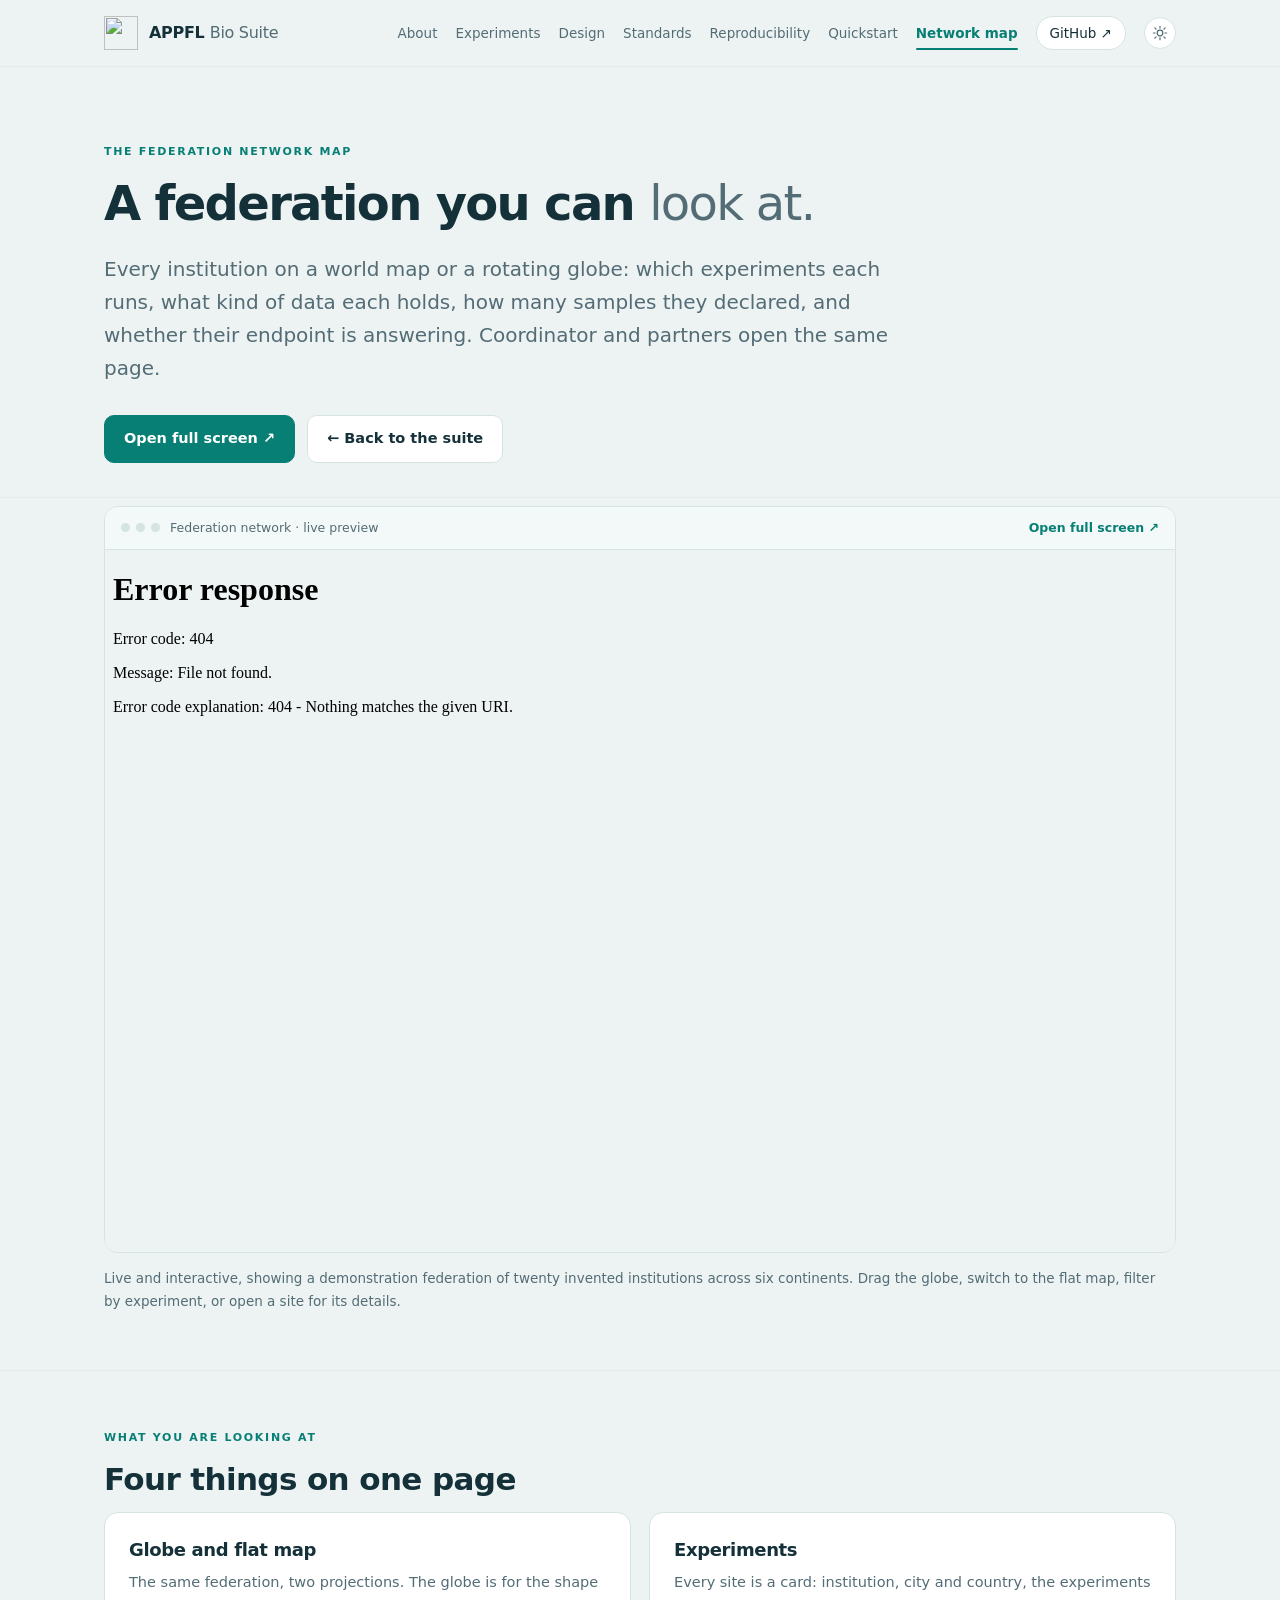
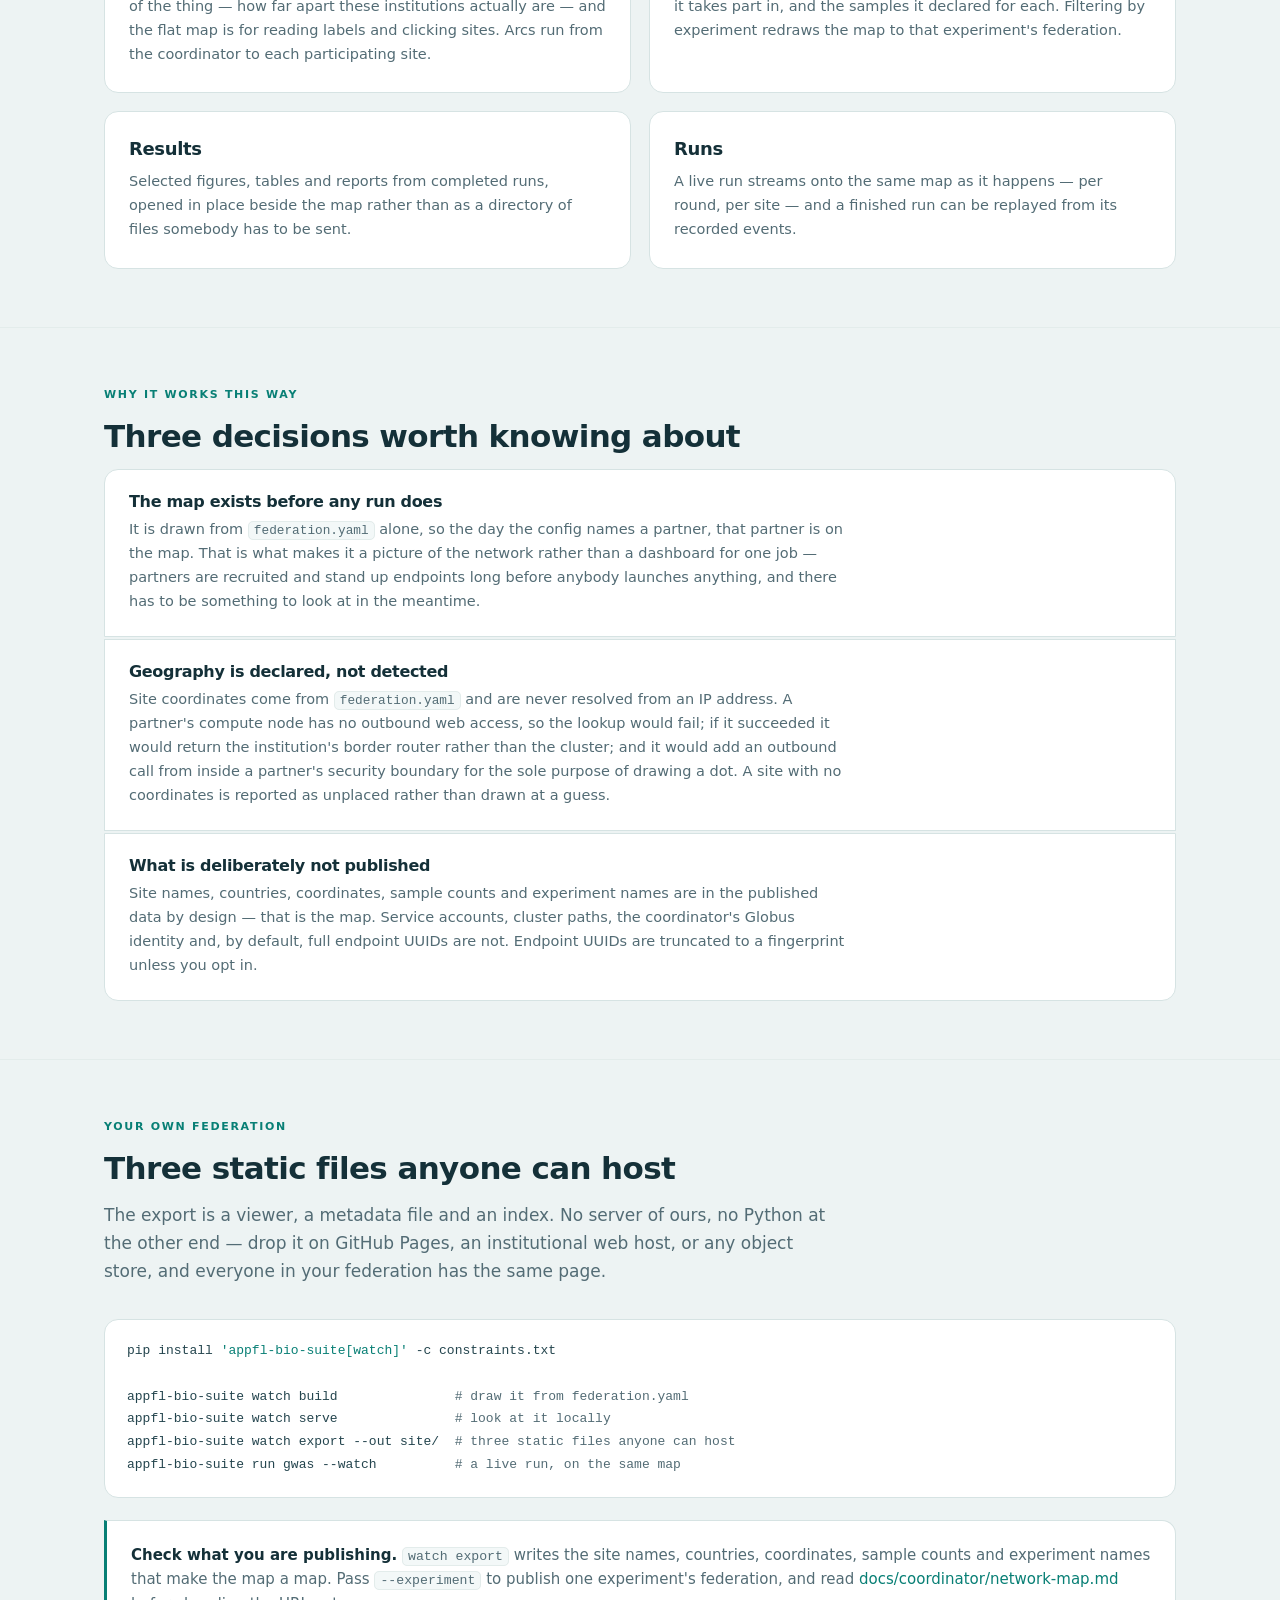
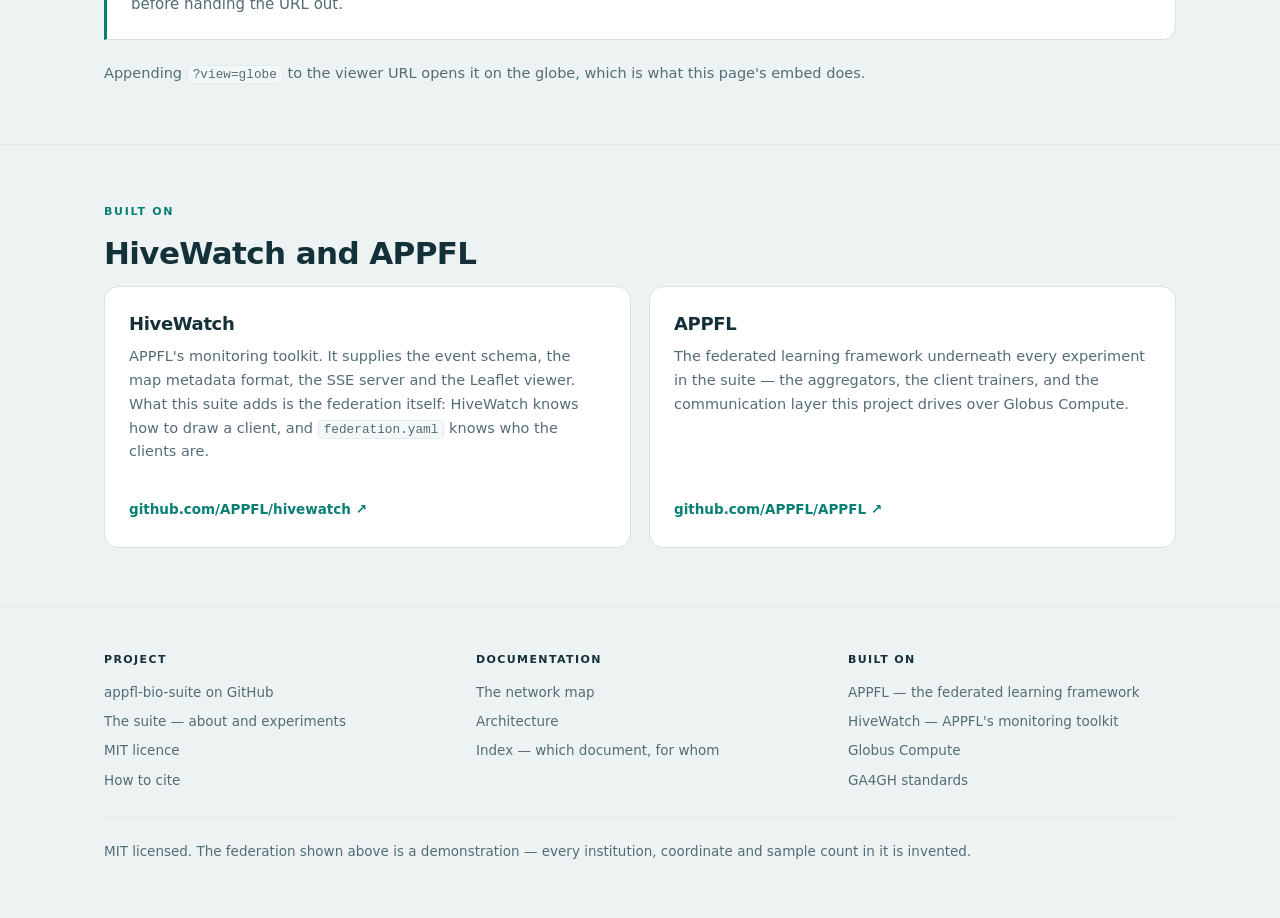
==== website/network.html @ 79094344 "Merge main and review shared-only smart composition results and figures" ====
<!DOCTYPE html>
<html lang="en">
<head>
<meta charset="UTF-8">
<meta name="viewport" content="width=device-width, initial-scale=1">
<title>Federation network map — APPFL Bio Suite</title>
<meta name="description" content="Every institution in the federation on a world map or a globe: which experiments each runs, what data each holds, and whether its endpoint is answering. Built on HiveWatch.">
<meta property="og:title" content="Federation network map — APPFL Bio Suite">
<meta property="og:description" content="A live preview of the federation network map: flat map, globe, per-experiment filters and run playback. Built on HiveWatch.">
<meta property="og:type" content="website">
<link rel="icon" href="./assets/suite-logo.png">
<link rel="stylesheet" href="./assets/site.css">
<script>
  /* Resolve the theme before first paint: an explicit choice, else the OS preference.
     Inline and synchronous on purpose -- a deferred script would paint dark first. */
  (function () {
    var stored = null;
    try { stored = localStorage.getItem('appfl-bio-suite:theme'); } catch (e) {}
    document.documentElement.dataset.theme =
      stored === 'light' || stored === 'dark' ? stored
        : window.matchMedia('(prefers-color-scheme: light)').matches ? 'light' : 'dark';
  })();
</script>
<script src="./assets/site.js" defer></script>
</head>
<body>

<header class="site-header">
  <div class="wrap">
    <a class="brand" href="./">
      <img src="./assets/suite-logo.png" alt="" width="34" height="34">
      <b>APPFL <span>Bio Suite</span></b>
    </a>
    <nav class="site-nav" aria-label="Main">
      <a href="./#about">About</a>
      <a href="./#experiments">Experiments</a>
      <a href="./#design">Design</a>
      <a href="./#standards">Standards</a>
      <a href="./#reproducibility">Reproducibility</a>
      <a href="./#quickstart">Quickstart</a>
      <a href="./network.html" aria-current="page">Network map</a>
      <a class="nav-repo" href="https://github.com/mfjoel01/appfl-bio-suite">GitHub ↗</a>
      <button id="theme-toggle" class="theme-toggle" type="button" aria-label="Switch to light theme" title="Switch to light theme" aria-pressed="false">
        <svg class="icon-moon" viewBox="0 0 24 24" fill="none" stroke="currentColor" stroke-width="1.8" stroke-linecap="round" stroke-linejoin="round" aria-hidden="true"><path d="M21 12.8A9 9 0 1 1 11.2 3a7 7 0 0 0 9.8 9.8z"/></svg>
        <svg class="icon-sun" viewBox="0 0 24 24" fill="none" stroke="currentColor" stroke-width="1.8" stroke-linecap="round" stroke-linejoin="round" aria-hidden="true"><circle cx="12" cy="12" r="4.2"/><path d="M12 2v2.6M12 19.4V22M4.2 4.2l1.9 1.9M17.9 17.9l1.9 1.9M2 12h2.6M19.4 12H22M4.2 19.8l1.9-1.9M17.9 6.1l1.9-1.9"/></svg>
      </button>
    </nav>
  </div>
</header>

<main>

<section class="hero" style="padding-bottom:34px">
  <div class="wrap">
    <p class="eyebrow">The federation network map</p>
    <h1 style="font-size:clamp(32px,5.2vw,48px)">A federation you can <span>look at.</span></h1>
    <p class="lead">
      Every institution on a world map or a rotating globe: which experiments each runs,
      what kind of data each holds, how many samples they declared, and whether their
      endpoint is answering. Coordinator and partners open the same page.
    </p>
    <div class="cta-row">
      <a class="btn btn-primary" href="./map/map.html?metadata_url=network.map.json&amp;view=globe" target="_blank" rel="noopener">Open full screen ↗</a>
      <a class="btn" href="./">← Back to the suite</a>
    </div>
  </div>
</section>

<section id="preview" style="padding-top:8px">
  <div class="wrap">
    <div class="embed">
      <div class="embed-bar">
        <span class="dots" aria-hidden="true"><i></i><i></i><i></i></span>
        <span>Federation network · live preview</span>
        <span class="spacer"></span>
        <a href="./map/map.html?metadata_url=network.map.json&amp;view=globe" target="_blank" rel="noopener">Open full screen ↗</a>
      </div>
      <iframe id="map-frame"
        title="Federation network map — interactive preview"
        allow="fullscreen"></iframe>
      <script>
        /* Set here rather than in the attribute above so the viewer opens already in
           this page's theme. Inline and immediate: the element is parsed, nothing has
           been fetched yet, so this costs no extra request. */
        (function () {
          var frame = document.getElementById('map-frame');
          frame.src = './map/map.html?metadata_url=network.map.json&view=globe&theme=' +
            (document.documentElement.dataset.theme === 'light' ? 'light' : 'dark');
        })();
      </script>
      <noscript>
        <iframe src="./map/map.html?metadata_url=network.map.json&amp;view=globe"
          title="Federation network map — interactive preview"></iframe>
      </noscript>
    </div>
    <p class="embed-note">
      Live and interactive, showing a demonstration federation of twenty invented
      institutions across six continents. Drag the globe, switch to the flat map, filter
      by experiment, or open a site for its details.
    </p>
  </div>
</section>

<section id="reading-it">
  <div class="wrap">
    <p class="eyebrow">What you are looking at</p>
    <h2 class="section-title">Four things on one page</h2>

    <div class="grid grid-2">
      <div class="card">
        <h3>Globe and flat map</h3>
        <p>The same federation, two projections. The globe is for the shape of the thing —
          how far apart these institutions actually are — and the flat map is for reading
          labels and clicking sites. Arcs run from the coordinator to each participating
          site.</p>
      </div>
      <div class="card">
        <h3>Experiments</h3>
        <p>Every site is a card: institution, city and country, the experiments it takes
          part in, and the samples it declared for each. Filtering by experiment redraws
          the map to that experiment's federation.</p>
      </div>
      <div class="card">
        <h3>Results</h3>
        <p>Selected figures, tables and reports from completed runs, opened in place beside
          the map rather than as a directory of files somebody has to be sent.</p>
      </div>
      <div class="card">
        <h3>Runs</h3>
        <p>A live run streams onto the same map as it happens — per round, per site — and a
          finished run can be replayed from its recorded events.</p>
      </div>
    </div>
  </div>
</section>

<section id="properties">
  <div class="wrap">
    <p class="eyebrow">Why it works this way</p>
    <h2 class="section-title">Three decisions worth knowing about</h2>

    <div class="points">
      <div>
        <h3>The map exists before any run does</h3>
        <p>It is drawn from <code>federation.yaml</code> alone, so the day the config names a
          partner, that partner is on the map. That is what makes it a picture of the
          network rather than a dashboard for one job — partners are recruited and stand up
          endpoints long before anybody launches anything, and there has to be something to
          look at in the meantime.</p>
      </div>
      <div>
        <h3>Geography is declared, not detected</h3>
        <p>Site coordinates come from <code>federation.yaml</code> and are never resolved from
          an IP address. A partner's compute node has no outbound web access, so the lookup
          would fail; if it succeeded it would return the institution's border router rather
          than the cluster; and it would add an outbound call from inside a partner's
          security boundary for the sole purpose of drawing a dot. A site with no
          coordinates is reported as unplaced rather than drawn at a guess.</p>
      </div>
      <div>
        <h3>What is deliberately not published</h3>
        <p>Site names, countries, coordinates, sample counts and experiment names are in the
          published data by design — that is the map. Service accounts, cluster paths, the
          coordinator's Globus identity and, by default, full endpoint UUIDs are not.
          Endpoint UUIDs are truncated to a fingerprint unless you opt in.</p>
      </div>
    </div>
  </div>
</section>

<section id="build-your-own">
  <div class="wrap">
    <p class="eyebrow">Your own federation</p>
    <h2 class="section-title">Three static files anyone can host</h2>
    <p class="section-lead">
      The export is a viewer, a metadata file and an index. No server of ours, no Python at
      the other end — drop it on GitHub Pages, an institutional web host, or any object
      store, and everyone in your federation has the same page.
    </p>

    <pre><code>pip install <span class="k">'appfl-bio-suite[watch]'</span> -c constraints.txt

appfl-bio-suite watch build               <span class="c"># draw it from federation.yaml</span>
appfl-bio-suite watch serve               <span class="c"># look at it locally</span>
appfl-bio-suite watch export --out site/  <span class="c"># three static files anyone can host</span>
appfl-bio-suite run gwas --watch          <span class="c"># a live run, on the same map</span></code></pre>

    <div class="callout" style="margin-top:22px">
      <strong>Check what you are publishing.</strong> <code>watch export</code> writes the
      site names, countries, coordinates, sample counts and experiment names that make the
      map a map. Pass <code>--experiment</code> to publish one experiment's federation, and
      read <a href="https://github.com/mfjoel01/appfl-bio-suite/blob/main/docs/coordinator/network-map.md">docs/coordinator/network-map.md</a>
      before handing the URL out.
    </div>

    <p style="margin-top:22px;color:var(--muted);font-size:14.5px">
      Appending <code>?view=globe</code> to the viewer URL opens it on the globe, which is
      what this page's embed does.
    </p>
  </div>
</section>

<section id="credit">
  <div class="wrap">
    <p class="eyebrow">Built on</p>
    <h2 class="section-title">HiveWatch and APPFL</h2>

    <div class="grid grid-2">
      <div class="card">
        <h3>HiveWatch</h3>
        <p>APPFL's monitoring toolkit. It supplies the event schema, the map metadata
          format, the SSE server and the Leaflet viewer. What this suite adds is the
          federation itself: HiveWatch knows how to draw a client, and
          <code>federation.yaml</code> knows who the clients are.</p>
        <a class="card-link" href="https://github.com/APPFL/hivewatch">github.com/APPFL/hivewatch ↗</a>
      </div>
      <div class="card">
        <h3>APPFL</h3>
        <p>The federated learning framework underneath every experiment in the suite — the
          aggregators, the client trainers, and the communication layer this project drives
          over Globus Compute.</p>
        <a class="card-link" href="https://github.com/APPFL/APPFL">github.com/APPFL/APPFL ↗</a>
      </div>
    </div>
  </div>
</section>

</main>

<footer class="site-footer">
  <div class="wrap">
    <div class="foot-col">
      <h4>Project</h4>
      <ul>
        <li><a href="https://github.com/mfjoel01/appfl-bio-suite">appfl-bio-suite on GitHub</a></li>
        <li><a href="./">The suite — about and experiments</a></li>
        <li><a href="https://github.com/mfjoel01/appfl-bio-suite/blob/main/LICENSE">MIT licence</a></li>
        <li><a href="https://github.com/mfjoel01/appfl-bio-suite/blob/main/CITATION.cff">How to cite</a></li>
      </ul>
    </div>
    <div class="foot-col">
      <h4>Documentation</h4>
      <ul>
        <li><a href="https://github.com/mfjoel01/appfl-bio-suite/blob/main/docs/coordinator/network-map.md">The network map</a></li>
        <li><a href="https://github.com/mfjoel01/appfl-bio-suite/blob/main/docs/coordinator/architecture.md">Architecture</a></li>
        <li><a href="https://github.com/mfjoel01/appfl-bio-suite/blob/main/docs/README.md">Index — which document, for whom</a></li>
      </ul>
    </div>
    <div class="foot-col">
      <h4>Built on</h4>
      <ul>
        <li><a href="https://github.com/APPFL/APPFL">APPFL — the federated learning framework</a></li>
        <li><a href="https://github.com/APPFL/hivewatch">HiveWatch — APPFL's monitoring toolkit</a></li>
        <li><a href="https://www.globus.org/compute">Globus Compute</a></li>
        <li><a href="https://www.ga4gh.org/">GA4GH standards</a></li>
      </ul>
    </div>
    <p class="colophon">
      MIT licensed. The federation shown above is a demonstration — every institution,
      coordinate and sample count in it is invented.
    </p>
  </div>
</footer>

</body>
</html>
---- website/assets/site.css ----
/* appfl-bio-suite project site.
   Both palettes are the federation viewer's own, so the landing page and the embedded
   map read as the same piece of software in either theme.

   Dark is the default and light is an explicit [data-theme="light"], rather than a
   prefers-color-scheme media block: an inline script in each page's <head> resolves the
   stored choice or the OS preference into that attribute before first paint, which is
   what keeps the tokens in one copy and the page from flashing the wrong theme. */

:root {
  color-scheme: dark;
  --bg: #081219;
  --surface: #101d26;
  --surface-2: #16242e;
  --border: #25343e;
  --border-soft: #1b2932;
  --text: #e1edf0;
  --muted: #93a8b3;
  --accent: #50d9c7;
  --accent-dim: #2f8f85;
  --amber: #f5bd66;
  --blue: #669fe0;
  --measure: 1120px;
  --radius: 14px;
  --font: system-ui, -apple-system, BlinkMacSystemFont, 'Segoe UI', sans-serif;
  --mono: ui-monospace, SFMono-Regular, 'SF Mono', Menlo, Consolas, monospace;

  --code-text: #cfe3e6;
  --on-accent: #05171b;
  --accent-hover: #6ce6d5;
  --header-bg: rgba(8, 18, 25, .88);
  --teaser-bg: linear-gradient(140deg, #0e1f28, #0a1620 62%);
  --tag-alt-border: #7a6034;
  --tag-alt2-border: #3b587d;
}

:root[data-theme="light"] {
  color-scheme: light;
  --bg: #edf3f3;
  --surface: #ffffff;
  --surface-2: #f3f8f8;
  --border: #d6e3e3;
  --border-soft: #e3eceb;
  --text: #143038;
  --muted: #536c75;
  --accent: #087f75;
  --accent-dim: #58a9a1;
  --amber: #9a6a14;
  --blue: #2e5f9e;

  --code-text: #24454e;
  --on-accent: #ffffff;
  --accent-hover: #0a9d90;
  --header-bg: rgba(237, 243, 243, .9);
  --teaser-bg: linear-gradient(140deg, #ffffff, #e6f1ef 62%);
  --tag-alt-border: #d8b877;
  --tag-alt2-border: #9dbbdf;
}

*, *::before, *::after { box-sizing: border-box; }

html { scroll-behavior: smooth; scroll-padding-top: 88px; }
@media (prefers-reduced-motion: reduce) {
  html { scroll-behavior: auto; }
  *, *::before, *::after { animation: none !important; transition: none !important; }
}

body {
  margin: 0;
  background: var(--bg);
  color: var(--text);
  font-family: var(--font);
  font-size: 16px;
  line-height: 1.65;
  -webkit-font-smoothing: antialiased;
}

a { color: var(--accent); text-decoration: none; }
a:hover { text-decoration: underline; }
a:focus-visible, button:focus-visible, summary:focus-visible {
  outline: 2px solid var(--accent);
  outline-offset: 3px;
  border-radius: 4px;
}

h1, h2, h3 { line-height: 1.2; letter-spacing: -.02em; margin: 0; }
p { margin: 0 0 1.1em; }
p:last-child { margin-bottom: 0; }

code {
  font-family: var(--mono);
  font-size: .88em;
  background: var(--surface-2);
  border: 1px solid var(--border-soft);
  border-radius: 5px;
  padding: 1px 5px;
}

pre {
  margin: 0;
  overflow-x: auto;
  background: var(--surface);
  border: 1px solid var(--border);
  border-radius: var(--radius);
  padding: 20px 22px;
  font-family: var(--mono);
  font-size: 13px;
  line-height: 1.75;
  color: var(--code-text);
  -webkit-overflow-scrolling: touch;
}
pre code { background: none; border: 0; padding: 0; font-size: inherit; }
pre .c { color: var(--muted); }
pre .k { color: var(--accent); }

.wrap { max-width: var(--measure); margin: 0 auto; padding: 0 24px; }
.sr-only {
  position: absolute; width: 1px; height: 1px; padding: 0; margin: -1px;
  overflow: hidden; clip: rect(0 0 0 0); white-space: nowrap; border: 0;
}

/* --- header ------------------------------------------------------------- */

.site-header {
  position: sticky;
  top: 0;
  z-index: 50;
  background: var(--header-bg);
  backdrop-filter: blur(10px);
  border-bottom: 1px solid var(--border-soft);
}
.site-header .wrap {
  display: flex;
  align-items: center;
  flex-wrap: wrap;
  gap: 6px 22px;
  min-height: 66px;
  padding-top: 8px;
  padding-bottom: 8px;
}
.brand { display: flex; align-items: center; gap: 11px; color: var(--text); flex-shrink: 0; }
.brand:hover { text-decoration: none; }
.brand img { display: block; width: 34px; height: 34px; object-fit: contain; }
.brand b { font-size: 16px; font-weight: 700; letter-spacing: -.3px; }
.brand b span { font-weight: 400; color: var(--muted); }

.site-nav { display: flex; align-items: center; gap: 8px 18px; margin-left: auto; flex-wrap: wrap; }
.site-nav a { color: var(--muted); font-size: 13.5px; font-weight: 500; position: relative; padding: 4px 0; }
.site-nav a:hover { color: var(--text); text-decoration: none; }
/* "page" is the cross-page current item; "location" is the section being read, set by
   the scroll spy in site.js. Both are marked, so the underline is never the only cue. */
.site-nav a[aria-current] { color: var(--accent); font-weight: 600; }
.site-nav a[aria-current]::after {
  content: '';
  position: absolute;
  left: 0;
  right: 0;
  bottom: -2px;
  height: 2px;
  border-radius: 2px;
  background: var(--accent);
}
.site-nav .nav-repo[aria-current]::after { display: none; }
.site-nav .nav-repo {
  color: var(--text);
  border: 1px solid var(--border);
  border-radius: 999px;
  padding: 5px 13px;
  background: var(--surface);
}
.site-nav .nav-repo:hover { border-color: var(--accent-dim); color: var(--accent); }

.theme-toggle {
  display: inline-flex;
  align-items: center;
  justify-content: center;
  width: 32px;
  height: 32px;
  padding: 0;
  flex-shrink: 0;
  border: 1px solid var(--border);
  border-radius: 50%;
  background: var(--surface);
  color: var(--muted);
  line-height: 1;
  font-size: 15px;
}
.theme-toggle:hover { color: var(--accent); border-color: var(--accent-dim); }
.theme-toggle svg { width: 16px; height: 16px; display: block; }
/* One button, two glyphs: each theme shows the one you would switch TO. */
.theme-toggle .icon-sun { display: none; }
:root[data-theme="light"] .theme-toggle .icon-sun { display: block; }
:root[data-theme="light"] .theme-toggle .icon-moon { display: none; }

/* --- sections ----------------------------------------------------------- */

section { padding: 58px 0; border-top: 1px solid var(--border-soft); }
section:first-of-type { border-top: 0; }

.eyebrow {
  font-size: 11px;
  font-weight: 600;
  letter-spacing: 1.7px;
  text-transform: uppercase;
  color: var(--accent);
  margin: 0 0 14px;
}
.section-title { font-size: clamp(24px, 3.4vw, 31px); margin-bottom: 14px; }
.section-lead { color: var(--muted); font-size: 17px; max-width: 68ch; margin-bottom: 34px; }

/* --- hero --------------------------------------------------------------- */

.hero { padding: 76px 0 62px; }
.hero h1 { font-size: clamp(36px, 6.4vw, 60px); letter-spacing: -.035em; margin-bottom: 20px; }
.hero h1 span { color: var(--muted); font-weight: 400; }
.hero .lead { font-size: clamp(17px, 2.2vw, 20px); color: var(--muted); max-width: 62ch; }
.hero .lead strong { color: var(--text); font-weight: 600; }

.cta-row { display: flex; flex-wrap: wrap; gap: 12px; margin-top: 30px; }
.btn {
  display: inline-flex;
  align-items: center;
  gap: 9px;
  border-radius: 10px;
  padding: 11px 19px;
  font-size: 14.5px;
  font-weight: 600;
  border: 1px solid var(--border);
  background: var(--surface);
  color: var(--text);
}
.btn:hover { text-decoration: none; border-color: var(--accent-dim); }
.btn-primary { background: var(--accent); border-color: var(--accent); color: var(--on-accent); }
.btn-primary:hover { background: var(--accent-hover); border-color: var(--accent-hover); }

.stat-strip {
  display: flex;
  flex-wrap: wrap;
  gap: 14px;
  margin-top: 42px;
  padding-top: 30px;
  border-top: 1px solid var(--border-soft);
}
.stat-strip div { flex: 1 1 170px; }
.stat-strip b {
  display: block;
  font-size: 27px;
  font-weight: 500;
  font-variant-numeric: tabular-nums;
  color: var(--accent);
  letter-spacing: -.02em;
}
.stat-strip span {
  display: block;
  margin-top: 5px;
  font-size: 12px;
  letter-spacing: .6px;
  color: var(--muted);
}

/* --- diagram ------------------------------------------------------------ */

.figure {
  margin: 0;
  background: var(--surface);
  border: 1px solid var(--border);
  border-radius: var(--radius);
  padding: 28px 24px 20px;
}
.figure svg { display: block; width: 100%; height: auto; }
.figure figcaption {
  margin-top: 18px;
  padding-top: 16px;
  border-top: 1px solid var(--border-soft);
  color: var(--muted);
  font-size: 13.5px;
  line-height: 1.6;
}

/* --- cards -------------------------------------------------------------- */

.grid { display: grid; gap: 18px; }
.grid-2 { grid-template-columns: repeat(auto-fit, minmax(400px, 1fr)); }
.grid-3 { grid-template-columns: repeat(auto-fit, minmax(290px, 1fr)); }

.card {
  background: var(--surface);
  border: 1px solid var(--border);
  border-radius: var(--radius);
  padding: 26px 24px;
  display: flex;
  flex-direction: column;
}
.card h3 { font-size: 18px; margin-bottom: 10px; }
.card p { color: var(--muted); font-size: 14.5px; }
.card .tag {
  align-self: flex-start;
  font-size: 10.5px;
  font-weight: 600;
  letter-spacing: 1.2px;
  text-transform: uppercase;
  color: var(--accent);
  border: 1px solid var(--accent-dim);
  border-radius: 999px;
  padding: 3px 10px;
  margin-bottom: 14px;
}
.card .tag.alt { color: var(--amber); border-color: var(--tag-alt-border); }
.card .tag.alt2 { color: var(--blue); border-color: var(--tag-alt2-border); }
.card dl {
  margin: 16px 0 0;
  padding-top: 15px;
  border-top: 1px solid var(--border-soft);
  font-size: 13px;
  display: grid;
  grid-template-columns: auto 1fr;
  gap: 5px 14px;
}
.card dt { color: var(--muted); letter-spacing: .4px; }
.card dd { margin: 0; color: var(--text); }
.card .card-link { margin-top: auto; padding-top: 18px; font-size: 13.5px; font-weight: 600; }

/* --- prose list of design points ---------------------------------------- */

.points { display: grid; gap: 2px; margin: 0; padding: 0; }
.points > div {
  background: var(--surface);
  border: 1px solid var(--border);
  padding: 22px 24px;
}
.points > div:first-child { border-radius: var(--radius) var(--radius) 0 0; }
.points > div:last-child { border-radius: 0 0 var(--radius) var(--radius); }
.points h3 { font-size: 16px; margin-bottom: 7px; }
.points p { color: var(--muted); font-size: 14.5px; max-width: 78ch; }

/* --- table -------------------------------------------------------------- */

.table-wrap {
  border: 1px solid var(--border);
  border-radius: var(--radius);
  overflow-x: auto;
  background: var(--surface);
}
table { border-collapse: collapse; width: 100%; font-size: 14.5px; min-width: 520px; }
th, td { text-align: left; padding: 15px 20px; border-bottom: 1px solid var(--border-soft); }
tbody tr:last-child td { border-bottom: 0; }
th {
  font-size: 11px;
  letter-spacing: 1.3px;
  text-transform: uppercase;
  color: var(--muted);
  font-weight: 600;
}
td:first-child { font-weight: 600; white-space: nowrap; }
td.q { color: var(--muted); }

/* --- callout ------------------------------------------------------------ */

.callout {
  border: 1px solid var(--border);
  border-left: 3px solid var(--accent);
  border-radius: 0 var(--radius) var(--radius) 0;
  background: var(--surface);
  padding: 22px 24px;
  color: var(--muted);
  font-size: 15px;
}
.callout strong { color: var(--text); }

/* --- the network-map teaser --------------------------------------------- */

.teaser {
  display: grid;
  grid-template-columns: 1.15fr 1fr;
  gap: 34px;
  align-items: center;
  background: var(--teaser-bg);
  border: 1px solid var(--border);
  border-radius: 18px;
  padding: 38px 36px;
}
.teaser h2 { font-size: clamp(23px, 3vw, 29px); margin-bottom: 14px; }
.teaser p { color: var(--muted); font-size: 15.5px; }
.teaser .teaser-art { display: flex; justify-content: center; }
.teaser .teaser-art svg { width: 100%; max-width: 280px; height: auto; }

/* --- the embedded viewer ------------------------------------------------ */

.embed {
  border: 1px solid var(--border);
  border-radius: var(--radius);
  overflow: hidden;
  background: var(--surface);
}
.embed-bar {
  display: flex;
  align-items: center;
  gap: 10px;
  padding: 11px 16px;
  border-bottom: 1px solid var(--border);
  background: var(--surface-2);
  font-size: 12.5px;
  color: var(--muted);
}
.embed-bar .dots { display: flex; gap: 6px; }
.embed-bar .dots i { width: 9px; height: 9px; border-radius: 50%; background: var(--border); }
.embed-bar .spacer { margin-left: auto; }
.embed-bar a { font-weight: 600; font-size: 12.5px; }
.embed iframe {
  display: block;
  width: 100%;
  height: min(78vh, 760px);
  min-height: 460px;
  border: 0;
  background: var(--bg);
}
.embed-note { margin-top: 14px; color: var(--muted); font-size: 13.5px; }

/* --- footer ------------------------------------------------------------- */

.site-footer {
  border-top: 1px solid var(--border-soft);
  padding: 44px 0 56px;
  color: var(--muted);
  font-size: 13.5px;
}
.site-footer .wrap { display: flex; flex-wrap: wrap; gap: 26px 44px; }
.site-footer .foot-col { flex: 1 1 200px; }
.site-footer h4 {
  margin: 0 0 12px;
  font-size: 11px;
  letter-spacing: 1.4px;
  text-transform: uppercase;
  color: var(--text);
  font-weight: 600;
}
.site-footer ul { list-style: none; margin: 0; padding: 0; display: grid; gap: 7px; }
.site-footer a { color: var(--muted); }
.site-footer a:hover { color: var(--accent); }
.site-footer .colophon { flex: 1 1 100%; padding-top: 22px; border-top: 1px solid var(--border-soft); }

/* --- responsive --------------------------------------------------------- */

@media (max-width: 1000px) {
  .site-nav { gap: 8px 14px; font-size: 13px; }
}
@media (max-width: 860px) {
  .teaser { grid-template-columns: 1fr; padding: 30px 26px; }
  .teaser .teaser-art { order: -1; }
  .teaser .teaser-art svg { max-width: 190px; }
}
@media (max-width: 640px) {
  .wrap { padding: 0 18px; }
  section { padding: 46px 0; }
  .hero { padding: 54px 0 46px; }
  .site-header .wrap { gap: 10px 14px; min-height: 60px; }
  .site-nav { gap: 8px 14px; width: 100%; margin-left: 0; }
  .site-nav a { font-size: 13px; }
  .card, .points > div, .callout { padding: 20px 18px; }
  pre { padding: 16px; font-size: 12px; }
  .embed iframe { height: 72vh; min-height: 420px; }
}
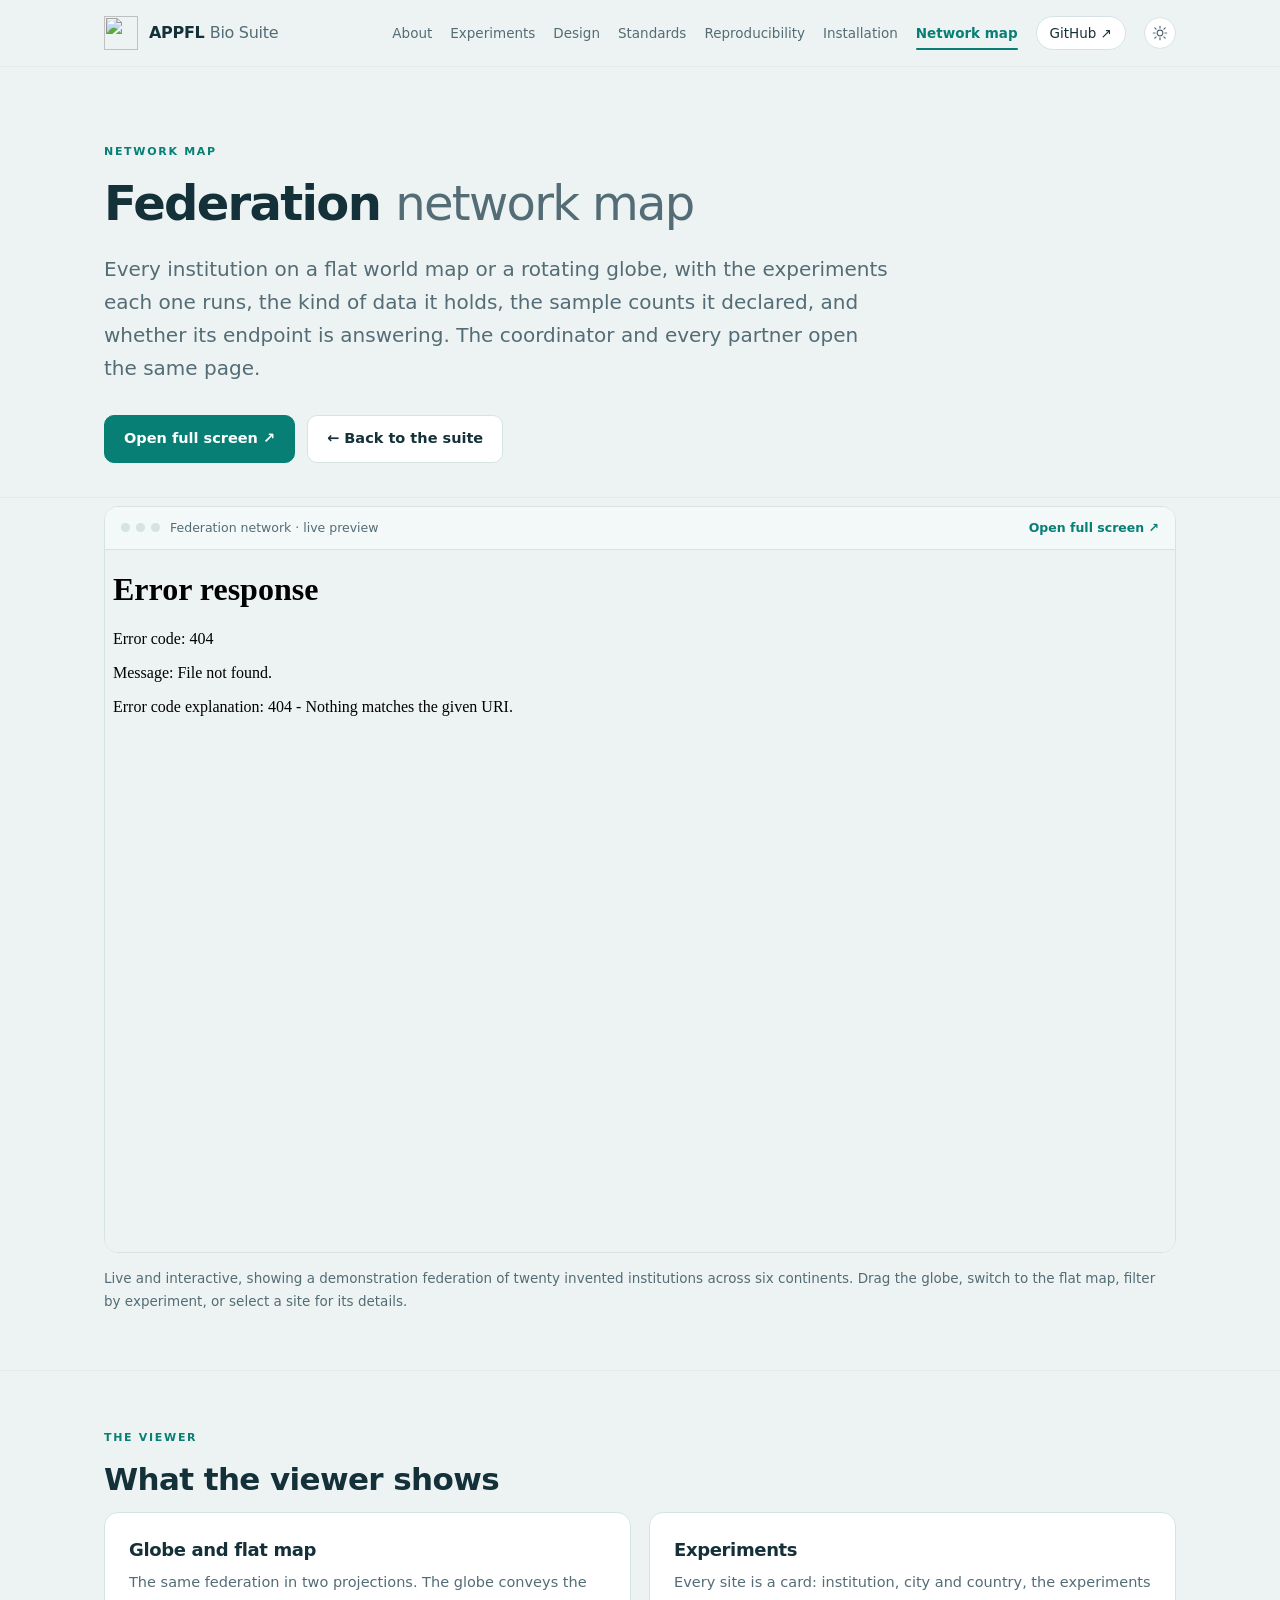
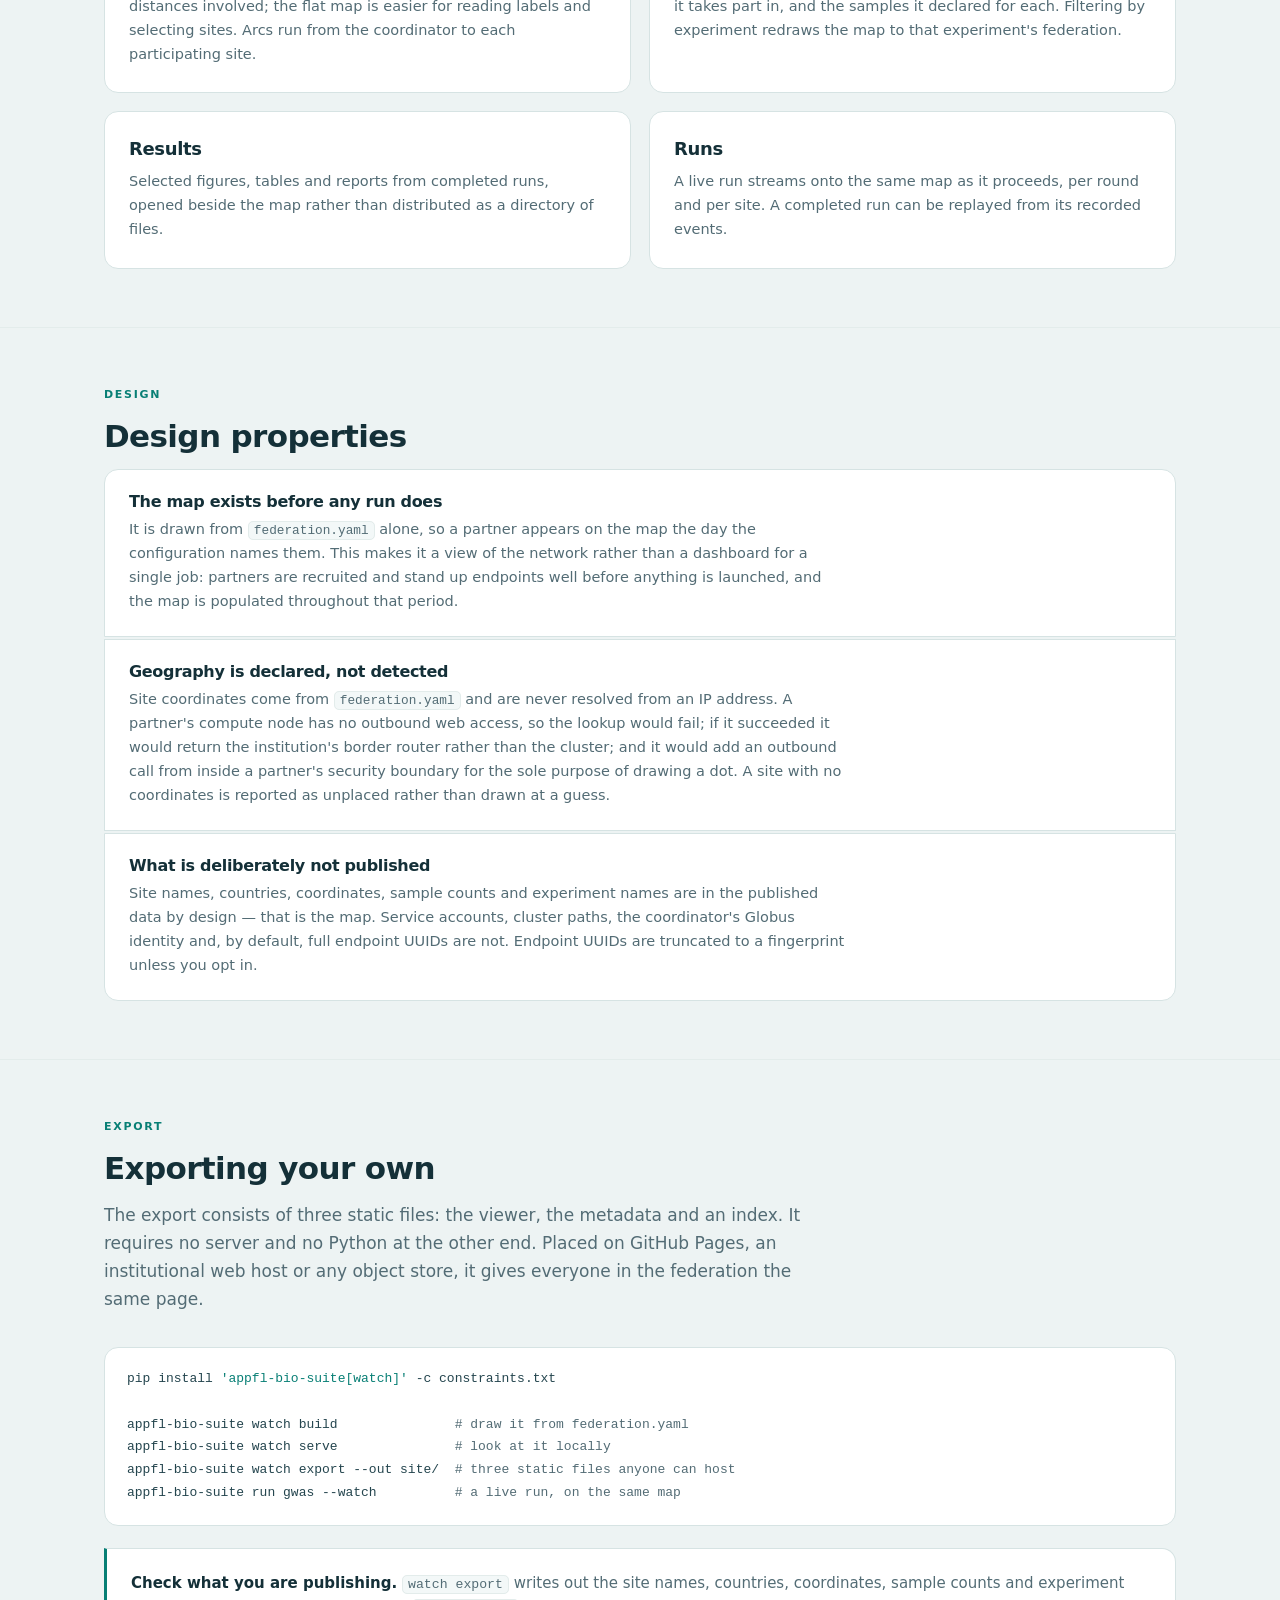
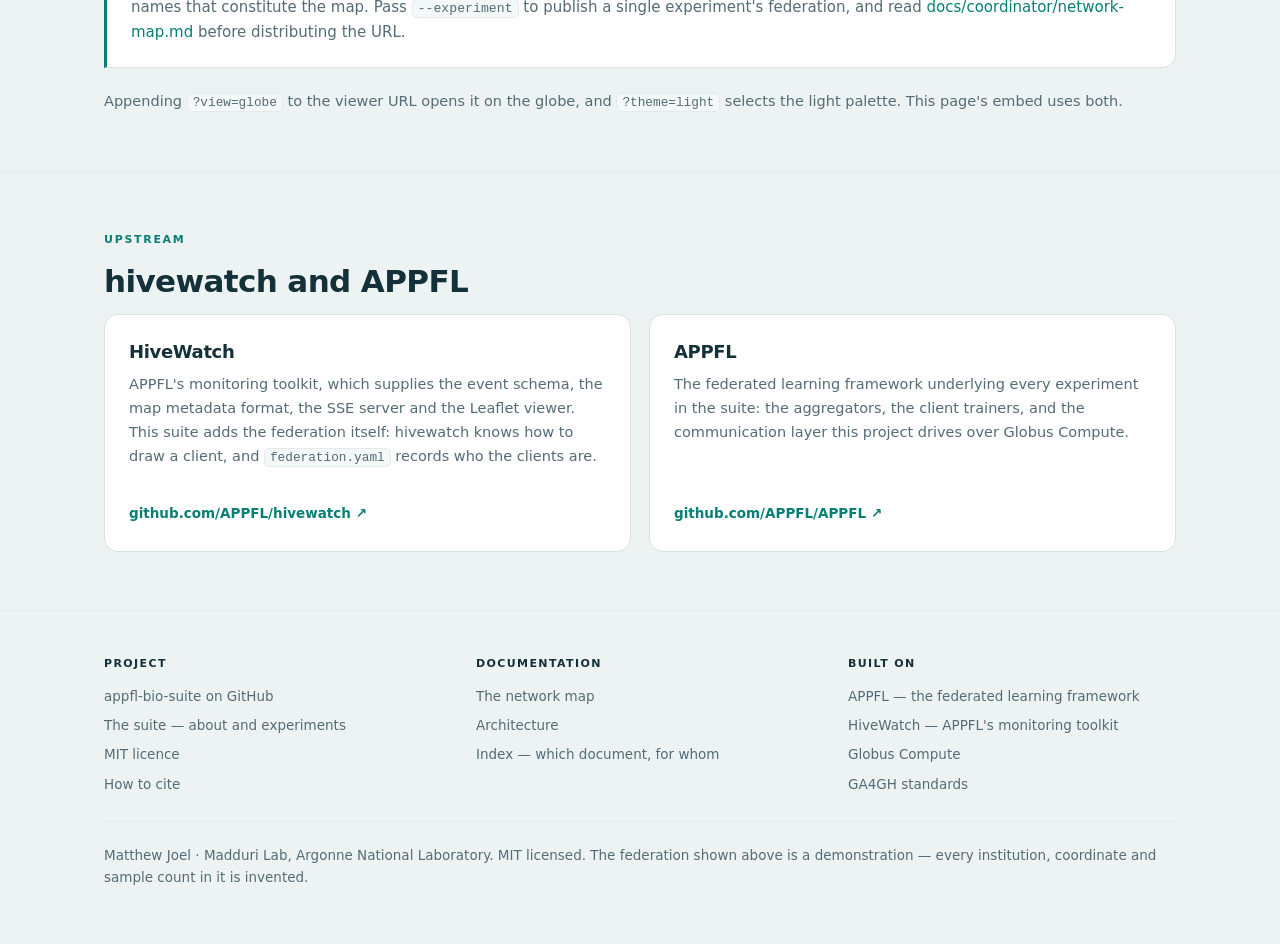
==== commit de5ce9dc: "Merge pull request #8 from mfjoel01/site-copy-and-nav Rewrite the site copy, name the author, and fi" ====
--- a/website/network.html
+++ b/website/network.html
@@ -37,7 +37,7 @@
       <a href="./#design">Design</a>
       <a href="./#standards">Standards</a>
       <a href="./#reproducibility">Reproducibility</a>
-      <a href="./#quickstart">Quickstart</a>
+      <a href="./#quickstart">Installation</a>
       <a href="./network.html" aria-current="page">Network map</a>
       <a class="nav-repo" href="https://github.com/mfjoel01/appfl-bio-suite">GitHub ↗</a>
       <button id="theme-toggle" class="theme-toggle" type="button" aria-label="Switch to light theme" title="Switch to light theme" aria-pressed="false">
@@ -52,12 +52,12 @@
 
 <section class="hero" style="padding-bottom:34px">
   <div class="wrap">
-    <p class="eyebrow">The federation network map</p>
-    <h1 style="font-size:clamp(32px,5.2vw,48px)">A federation you can <span>look at.</span></h1>
+    <p class="eyebrow">Network map</p>
+    <h1 style="font-size:clamp(32px,5.2vw,48px)">Federation <span>network map</span></h1>
     <p class="lead">
-      Every institution on a world map or a rotating globe: which experiments each runs,
-      what kind of data each holds, how many samples they declared, and whether their
-      endpoint is answering. Coordinator and partners open the same page.
+      Every institution on a flat world map or a rotating globe, with the experiments each
+      one runs, the kind of data it holds, the sample counts it declared, and whether its
+      endpoint is answering. The coordinator and every partner open the same page.
     </p>
     <div class="cta-row">
       <a class="btn btn-primary" href="./map/map.html?metadata_url=network.map.json&amp;view=globe" target="_blank" rel="noopener">Open full screen ↗</a>
@@ -95,24 +95,23 @@
     </div>
     <p class="embed-note">
       Live and interactive, showing a demonstration federation of twenty invented
-      institutions across six continents. Drag the globe, switch to the flat map, filter
-      by experiment, or open a site for its details.
+      institutions across six continents. Drag the globe, switch to the flat map, filter by
+      experiment, or select a site for its details.
     </p>
   </div>
 </section>
 
 <section id="reading-it">
   <div class="wrap">
-    <p class="eyebrow">What you are looking at</p>
-    <h2 class="section-title">Four things on one page</h2>
+    <p class="eyebrow">The viewer</p>
+    <h2 class="section-title">What the viewer shows</h2>
 
     <div class="grid grid-2">
       <div class="card">
         <h3>Globe and flat map</h3>
-        <p>The same federation, two projections. The globe is for the shape of the thing —
-          how far apart these institutions actually are — and the flat map is for reading
-          labels and clicking sites. Arcs run from the coordinator to each participating
-          site.</p>
+        <p>The same federation in two projections. The globe conveys the distances
+          involved; the flat map is easier for reading labels and selecting sites. Arcs run
+          from the coordinator to each participating site.</p>
       </div>
       <div class="card">
         <h3>Experiments</h3>
@@ -122,13 +121,13 @@
       </div>
       <div class="card">
         <h3>Results</h3>
-        <p>Selected figures, tables and reports from completed runs, opened in place beside
-          the map rather than as a directory of files somebody has to be sent.</p>
+        <p>Selected figures, tables and reports from completed runs, opened beside the map
+          rather than distributed as a directory of files.</p>
       </div>
       <div class="card">
         <h3>Runs</h3>
-        <p>A live run streams onto the same map as it happens — per round, per site — and a
-          finished run can be replayed from its recorded events.</p>
+        <p>A live run streams onto the same map as it proceeds, per round and per site. A
+          completed run can be replayed from its recorded events.</p>
       </div>
     </div>
   </div>
@@ -136,17 +135,17 @@
 
 <section id="properties">
   <div class="wrap">
-    <p class="eyebrow">Why it works this way</p>
-    <h2 class="section-title">Three decisions worth knowing about</h2>
+    <p class="eyebrow">Design</p>
+    <h2 class="section-title">Design properties</h2>
 
     <div class="points">
       <div>
         <h3>The map exists before any run does</h3>
-        <p>It is drawn from <code>federation.yaml</code> alone, so the day the config names a
-          partner, that partner is on the map. That is what makes it a picture of the
-          network rather than a dashboard for one job — partners are recruited and stand up
-          endpoints long before anybody launches anything, and there has to be something to
-          look at in the meantime.</p>
+        <p>It is drawn from <code>federation.yaml</code> alone, so a partner appears on the
+          map the day the configuration names them. This makes it a view of the network
+          rather than a dashboard for a single job: partners are recruited and stand up
+          endpoints well before anything is launched, and the map is populated throughout
+          that period.</p>
       </div>
       <div>
         <h3>Geography is declared, not detected</h3>
@@ -170,12 +169,13 @@
 
 <section id="build-your-own">
   <div class="wrap">
-    <p class="eyebrow">Your own federation</p>
-    <h2 class="section-title">Three static files anyone can host</h2>
+    <p class="eyebrow">Export</p>
+    <h2 class="section-title">Exporting your own</h2>
     <p class="section-lead">
-      The export is a viewer, a metadata file and an index. No server of ours, no Python at
-      the other end — drop it on GitHub Pages, an institutional web host, or any object
-      store, and everyone in your federation has the same page.
+      The export consists of three static files: the viewer, the metadata and an index. It
+      requires no server and no Python at the other end. Placed on GitHub Pages, an
+      institutional web host or any object store, it gives everyone in the federation the
+      same page.
     </p>
 
     <pre><code>pip install <span class="k">'appfl-bio-suite[watch]'</span> -c constraints.txt
@@ -186,37 +186,38 @@
 appfl-bio-suite run gwas --watch          <span class="c"># a live run, on the same map</span></code></pre>
 
     <div class="callout" style="margin-top:22px">
-      <strong>Check what you are publishing.</strong> <code>watch export</code> writes the
-      site names, countries, coordinates, sample counts and experiment names that make the
-      map a map. Pass <code>--experiment</code> to publish one experiment's federation, and
-      read <a href="https://github.com/mfjoel01/appfl-bio-suite/blob/main/docs/coordinator/network-map.md">docs/coordinator/network-map.md</a>
-      before handing the URL out.
+      <strong>Check what you are publishing.</strong> <code>watch export</code> writes out
+      the site names, countries, coordinates, sample counts and experiment names that
+      constitute the map. Pass <code>--experiment</code> to publish a single experiment's
+      federation, and read
+      <a href="https://github.com/mfjoel01/appfl-bio-suite/blob/main/docs/coordinator/network-map.md">docs/coordinator/network-map.md</a>
+      before distributing the URL.
     </div>
 
     <p style="margin-top:22px;color:var(--muted);font-size:14.5px">
-      Appending <code>?view=globe</code> to the viewer URL opens it on the globe, which is
-      what this page's embed does.
+      Appending <code>?view=globe</code> to the viewer URL opens it on the globe, and
+      <code>?theme=light</code> selects the light palette. This page's embed uses both.
     </p>
   </div>
 </section>
 
 <section id="credit">
   <div class="wrap">
-    <p class="eyebrow">Built on</p>
-    <h2 class="section-title">HiveWatch and APPFL</h2>
+    <p class="eyebrow">Upstream</p>
+    <h2 class="section-title">hivewatch and APPFL</h2>
 
     <div class="grid grid-2">
       <div class="card">
         <h3>HiveWatch</h3>
-        <p>APPFL's monitoring toolkit. It supplies the event schema, the map metadata
-          format, the SSE server and the Leaflet viewer. What this suite adds is the
-          federation itself: HiveWatch knows how to draw a client, and
-          <code>federation.yaml</code> knows who the clients are.</p>
+        <p>APPFL's monitoring toolkit, which supplies the event schema, the map metadata
+          format, the SSE server and the Leaflet viewer. This suite adds the federation
+          itself: hivewatch knows how to draw a client, and <code>federation.yaml</code>
+          records who the clients are.</p>
         <a class="card-link" href="https://github.com/APPFL/hivewatch">github.com/APPFL/hivewatch ↗</a>
       </div>
       <div class="card">
         <h3>APPFL</h3>
-        <p>The federated learning framework underneath every experiment in the suite — the
+        <p>The federated learning framework underlying every experiment in the suite: the
           aggregators, the client trainers, and the communication layer this project drives
           over Globus Compute.</p>
         <a class="card-link" href="https://github.com/APPFL/APPFL">github.com/APPFL/APPFL ↗</a>
@@ -235,7 +236,7 @@
         <li><a href="https://github.com/mfjoel01/appfl-bio-suite">appfl-bio-suite on GitHub</a></li>
         <li><a href="./">The suite — about and experiments</a></li>
         <li><a href="https://github.com/mfjoel01/appfl-bio-suite/blob/main/LICENSE">MIT licence</a></li>
-        <li><a href="https://github.com/mfjoel01/appfl-bio-suite/blob/main/CITATION.cff">How to cite</a></li>
+        <li><a href="./#citation">How to cite</a></li>
       </ul>
     </div>
     <div class="foot-col">
@@ -256,8 +257,9 @@
       </ul>
     </div>
     <p class="colophon">
-      MIT licensed. The federation shown above is a demonstration — every institution,
-      coordinate and sample count in it is invented.
+      Matthew Joel · <a href="https://lab.madduri.us/">Madduri Lab</a>, Argonne National
+      Laboratory. MIT licensed. The federation shown above is a demonstration — every
+      institution, coordinate and sample count in it is invented.
     </p>
   </div>
 </footer>
--- a/website/assets/site.css
+++ b/website/assets/site.css
@@ -216,6 +216,10 @@
 .hero .lead { font-size: clamp(17px, 2.2vw, 20px); color: var(--muted); max-width: 62ch; }
 .hero .lead strong { color: var(--text); font-weight: 600; }
 
+.byline { margin-top: 22px; color: var(--muted); font-size: 15px; }
+.byline a { color: var(--muted); text-decoration: underline; text-underline-offset: 3px; }
+.byline a:hover { color: var(--accent); }
+
 .cta-row { display: flex; flex-wrap: wrap; gap: 12px; margin-top: 30px; }
 .btn {
   display: inline-flex;
@@ -232,31 +236,6 @@
 .btn:hover { text-decoration: none; border-color: var(--accent-dim); }
 .btn-primary { background: var(--accent); border-color: var(--accent); color: var(--on-accent); }
 .btn-primary:hover { background: var(--accent-hover); border-color: var(--accent-hover); }
-
-.stat-strip {
-  display: flex;
-  flex-wrap: wrap;
-  gap: 14px;
-  margin-top: 42px;
-  padding-top: 30px;
-  border-top: 1px solid var(--border-soft);
-}
-.stat-strip div { flex: 1 1 170px; }
-.stat-strip b {
-  display: block;
-  font-size: 27px;
-  font-weight: 500;
-  font-variant-numeric: tabular-nums;
-  color: var(--accent);
-  letter-spacing: -.02em;
-}
-.stat-strip span {
-  display: block;
-  margin-top: 5px;
-  font-size: 12px;
-  letter-spacing: .6px;
-  color: var(--muted);
-}
 
 /* --- diagram ------------------------------------------------------------ */
 
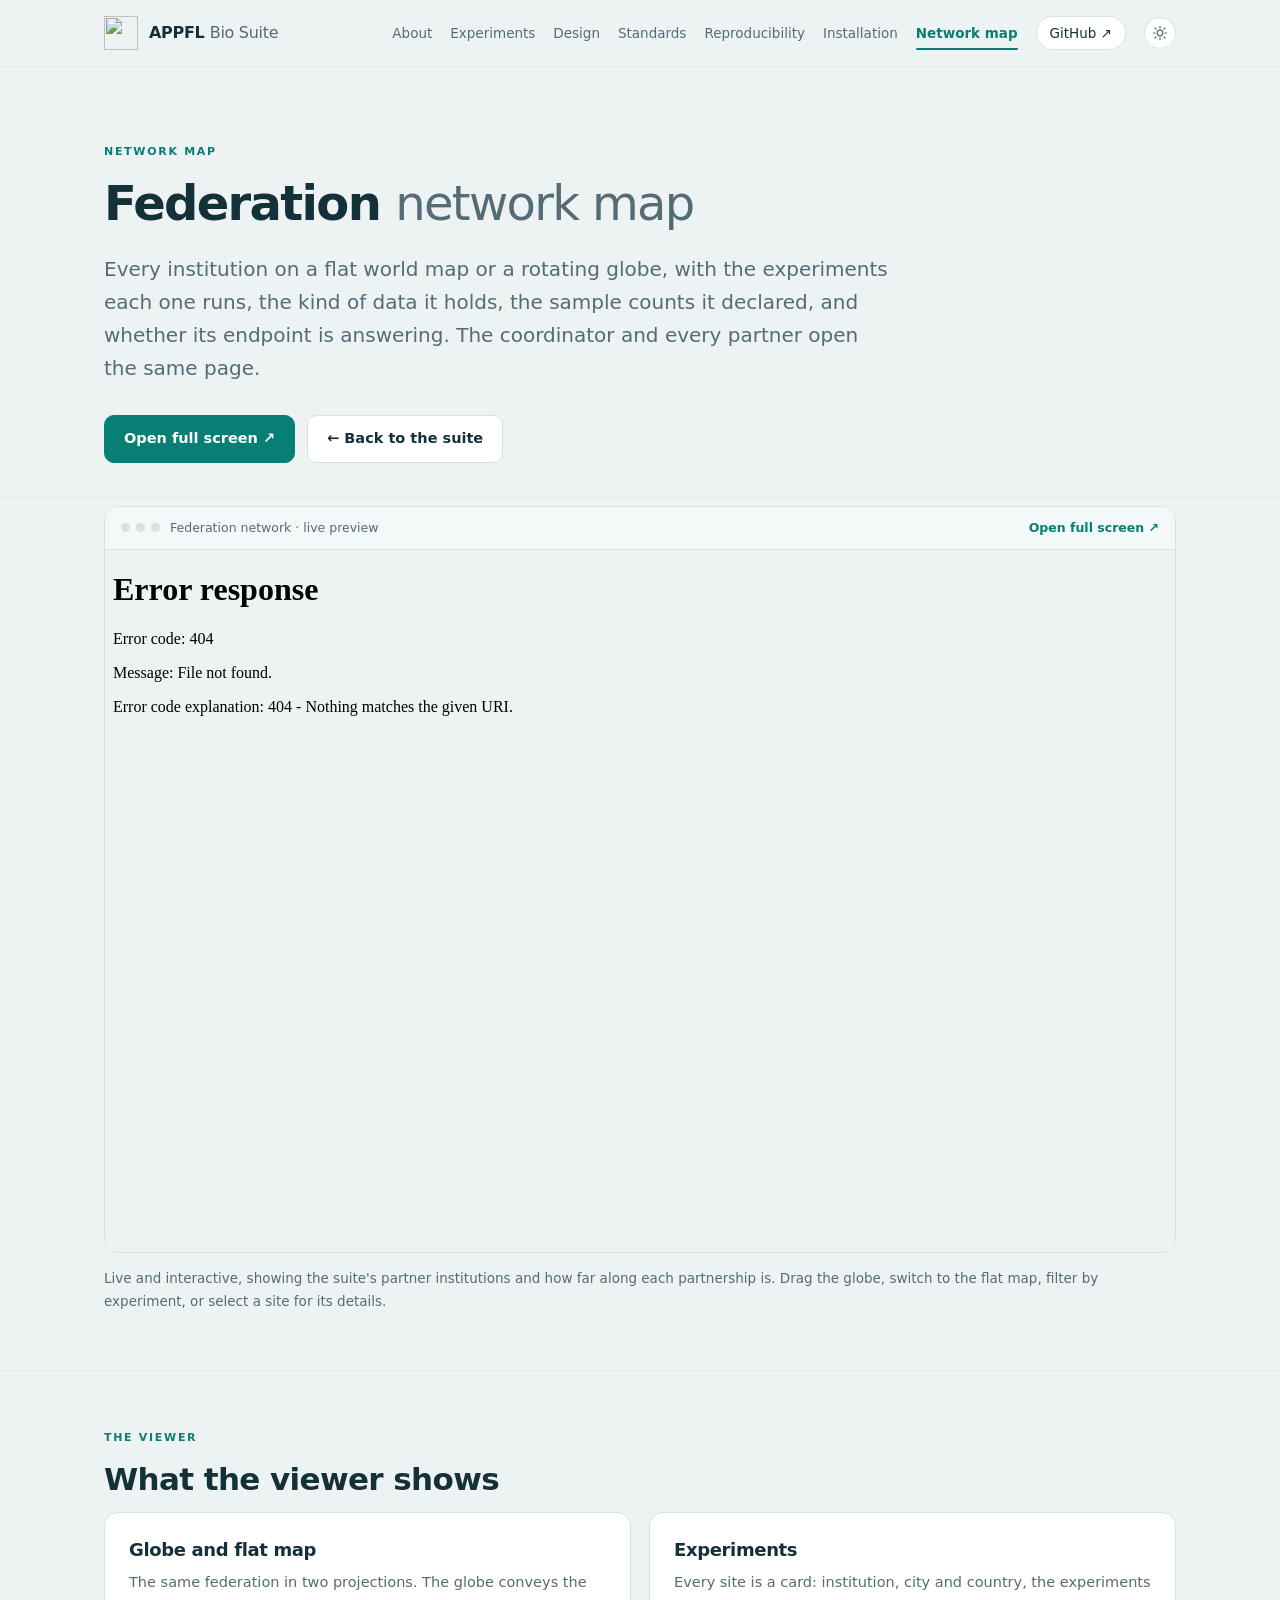
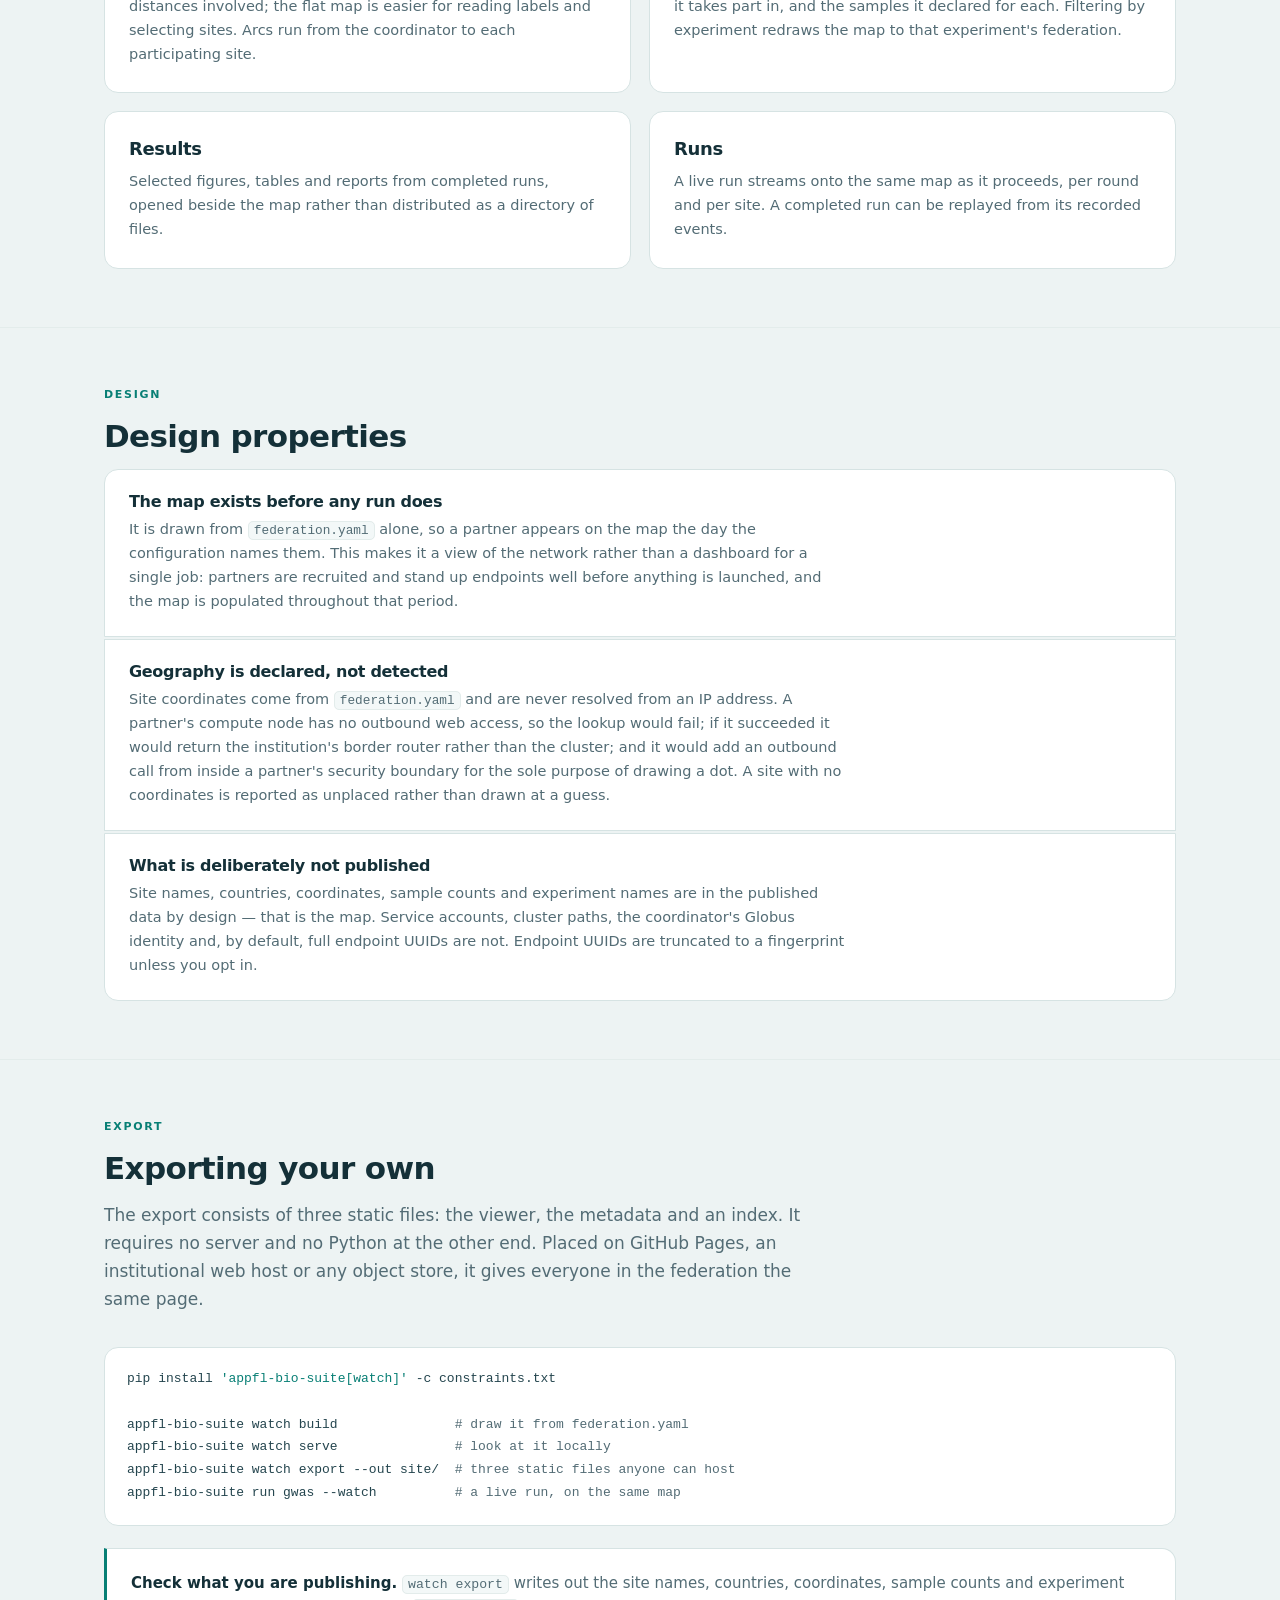
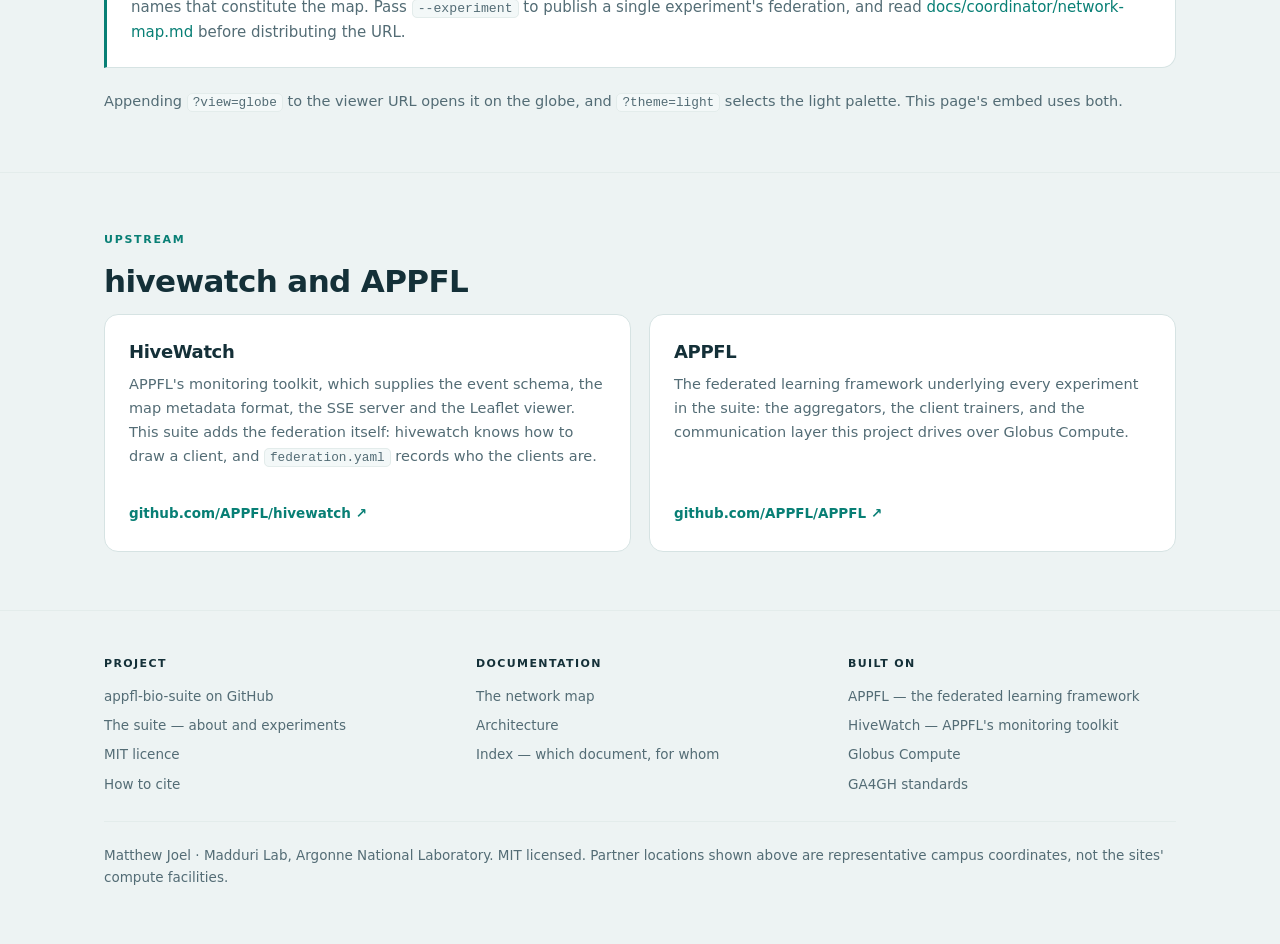
==== commit cf240aa1: "Show the real partner institutions on the site's network map Replace the twenty invented institution" ====
--- a/website/network.html
+++ b/website/network.html
@@ -94,8 +94,8 @@
       </noscript>
     </div>
     <p class="embed-note">
-      Live and interactive, showing a demonstration federation of twenty invented
-      institutions across six continents. Drag the globe, switch to the flat map, filter by
+      Live and interactive, showing the suite's partner institutions and how far along
+      each partnership is. Drag the globe, switch to the flat map, filter by
       experiment, or select a site for its details.
     </p>
   </div>
@@ -258,8 +258,8 @@
     </div>
     <p class="colophon">
       Matthew Joel · <a href="https://lab.madduri.us/">Madduri Lab</a>, Argonne National
-      Laboratory. MIT licensed. The federation shown above is a demonstration — every
-      institution, coordinate and sample count in it is invented.
+      Laboratory. MIT licensed. Partner locations shown above are representative campus
+      coordinates, not the sites' compute facilities.
     </p>
   </div>
 </footer>
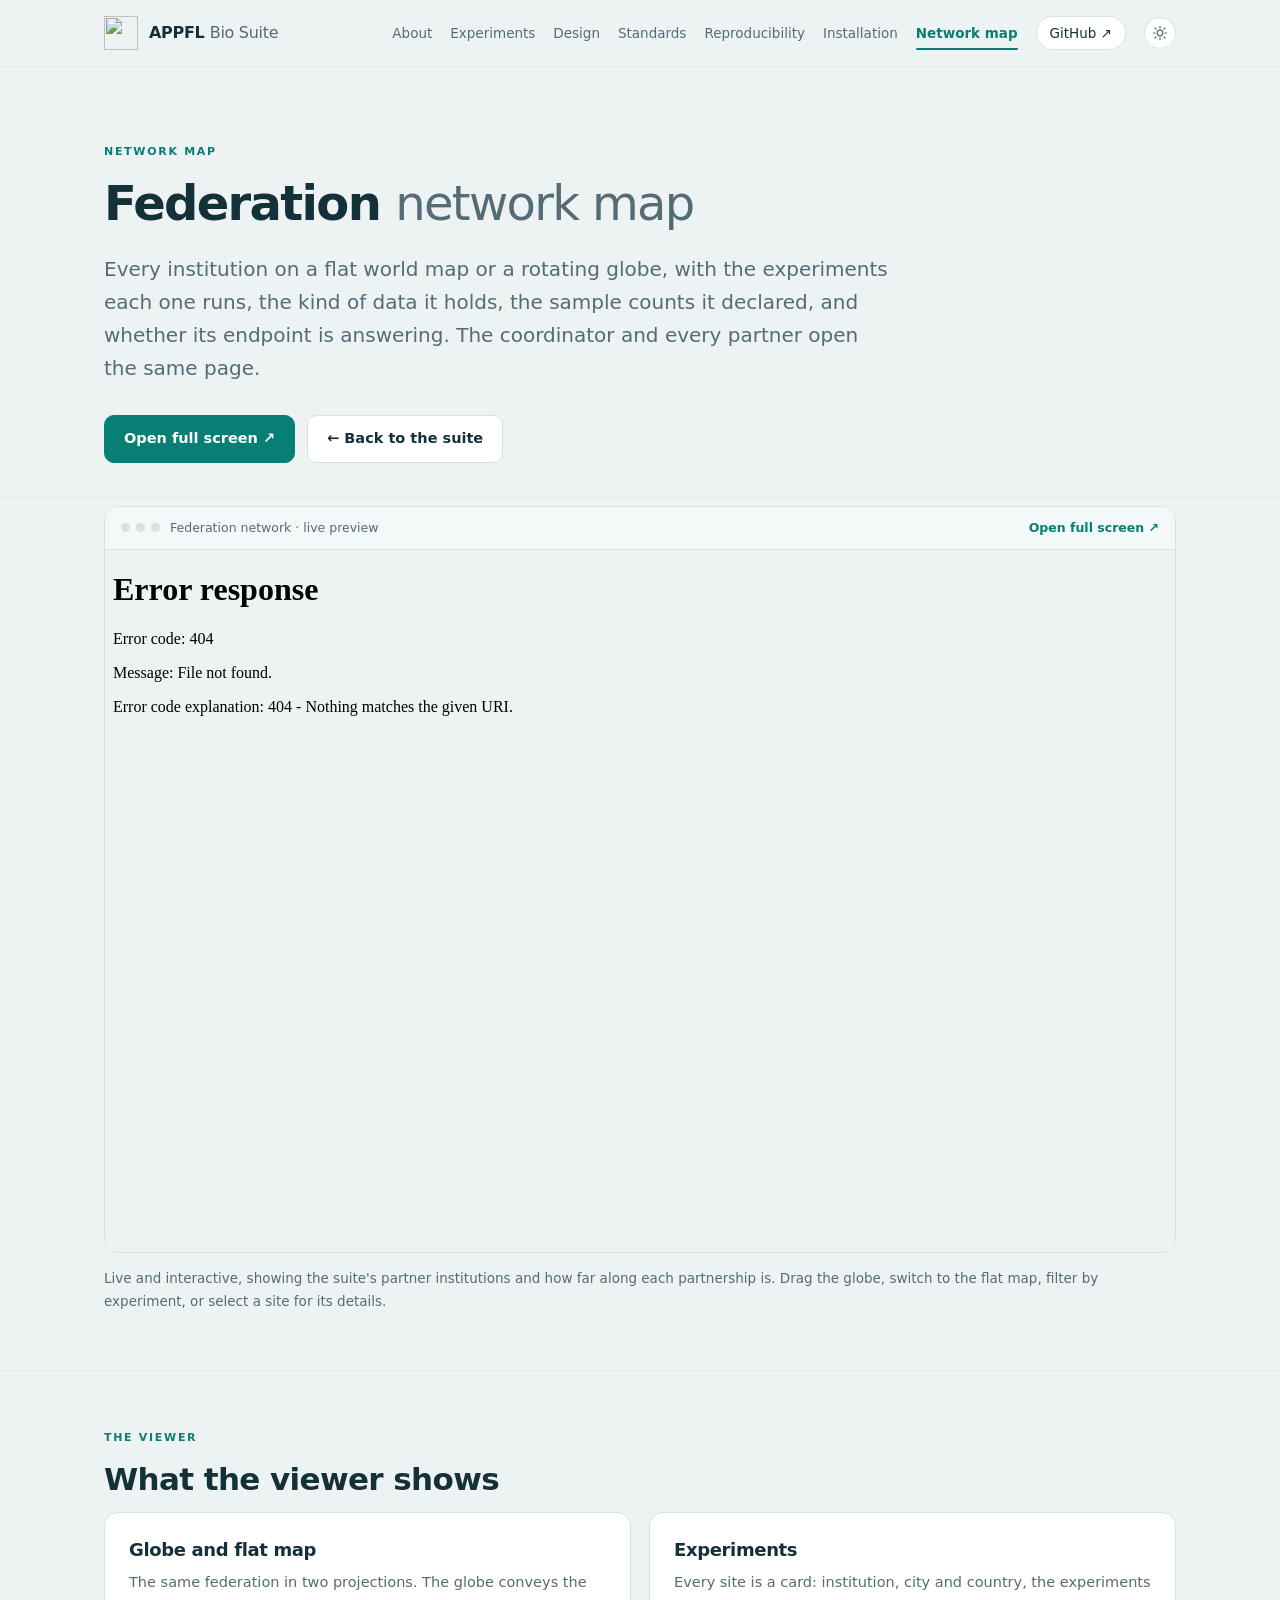
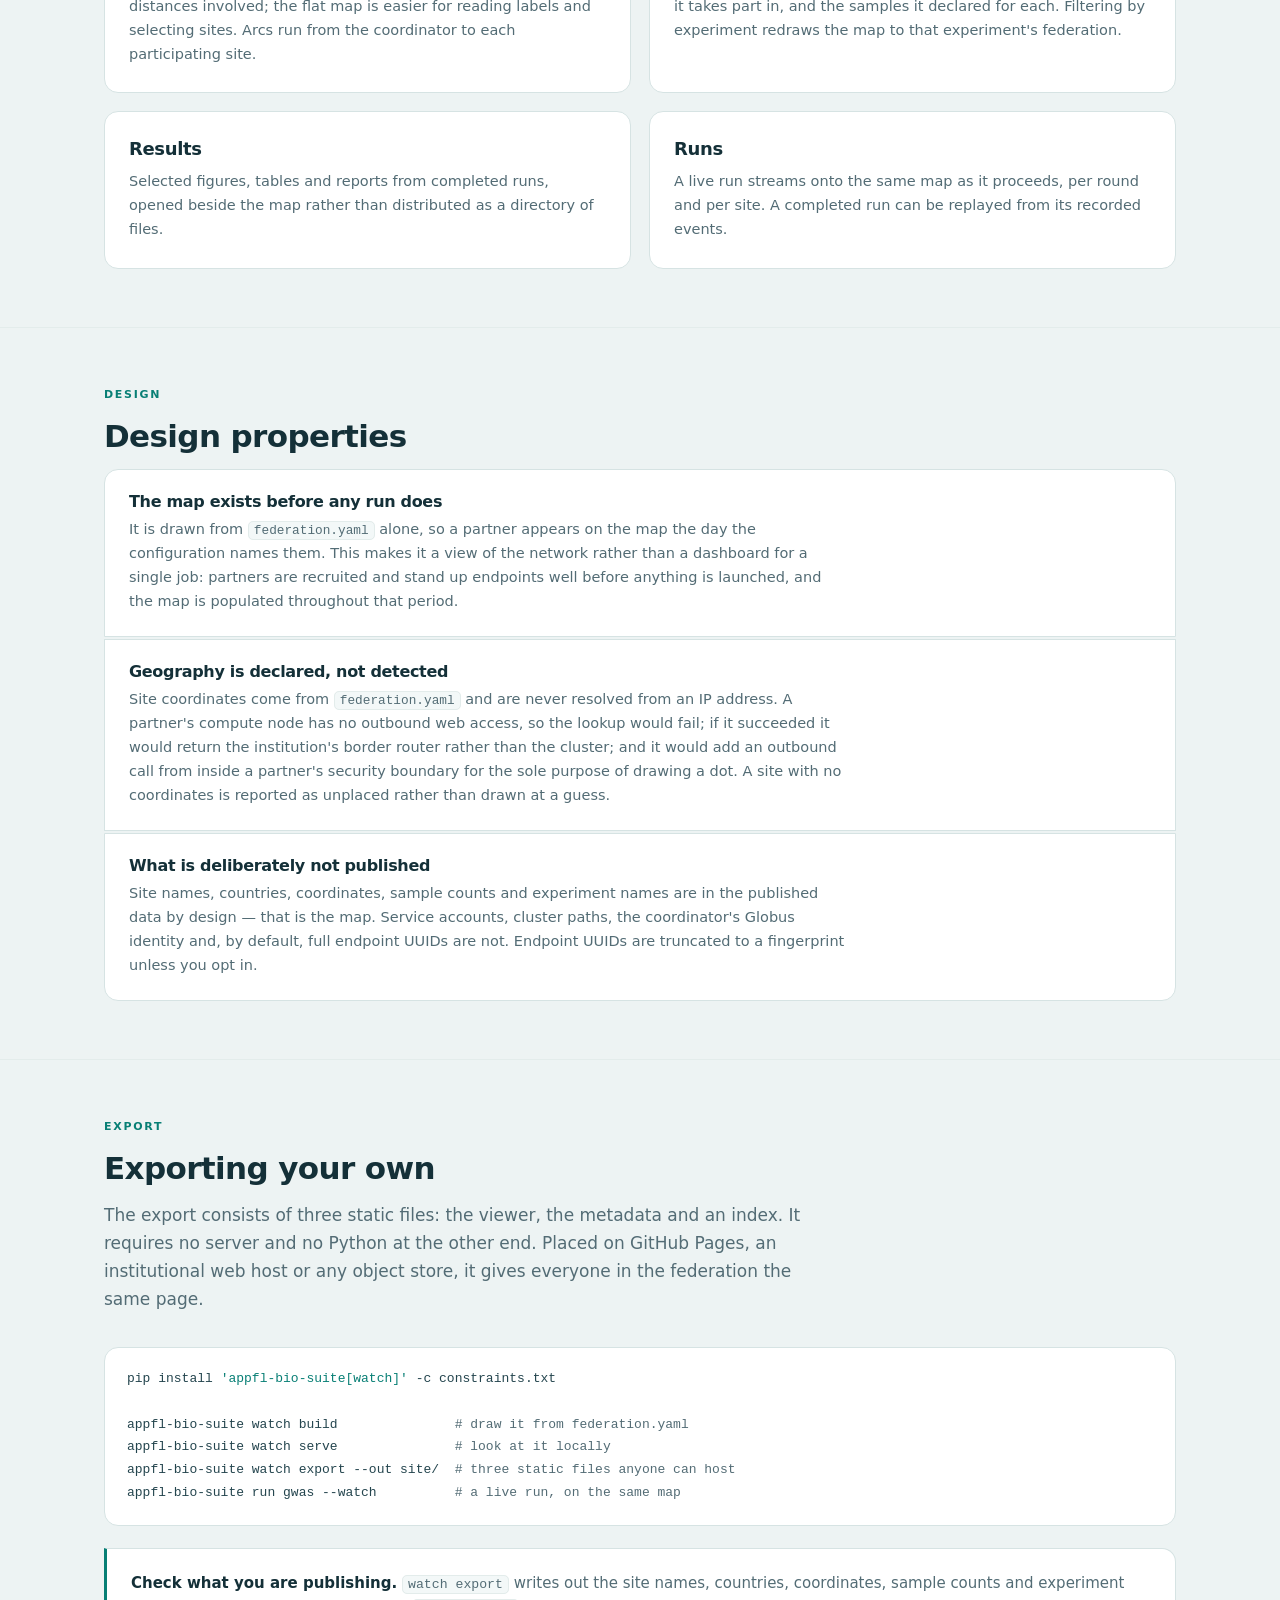
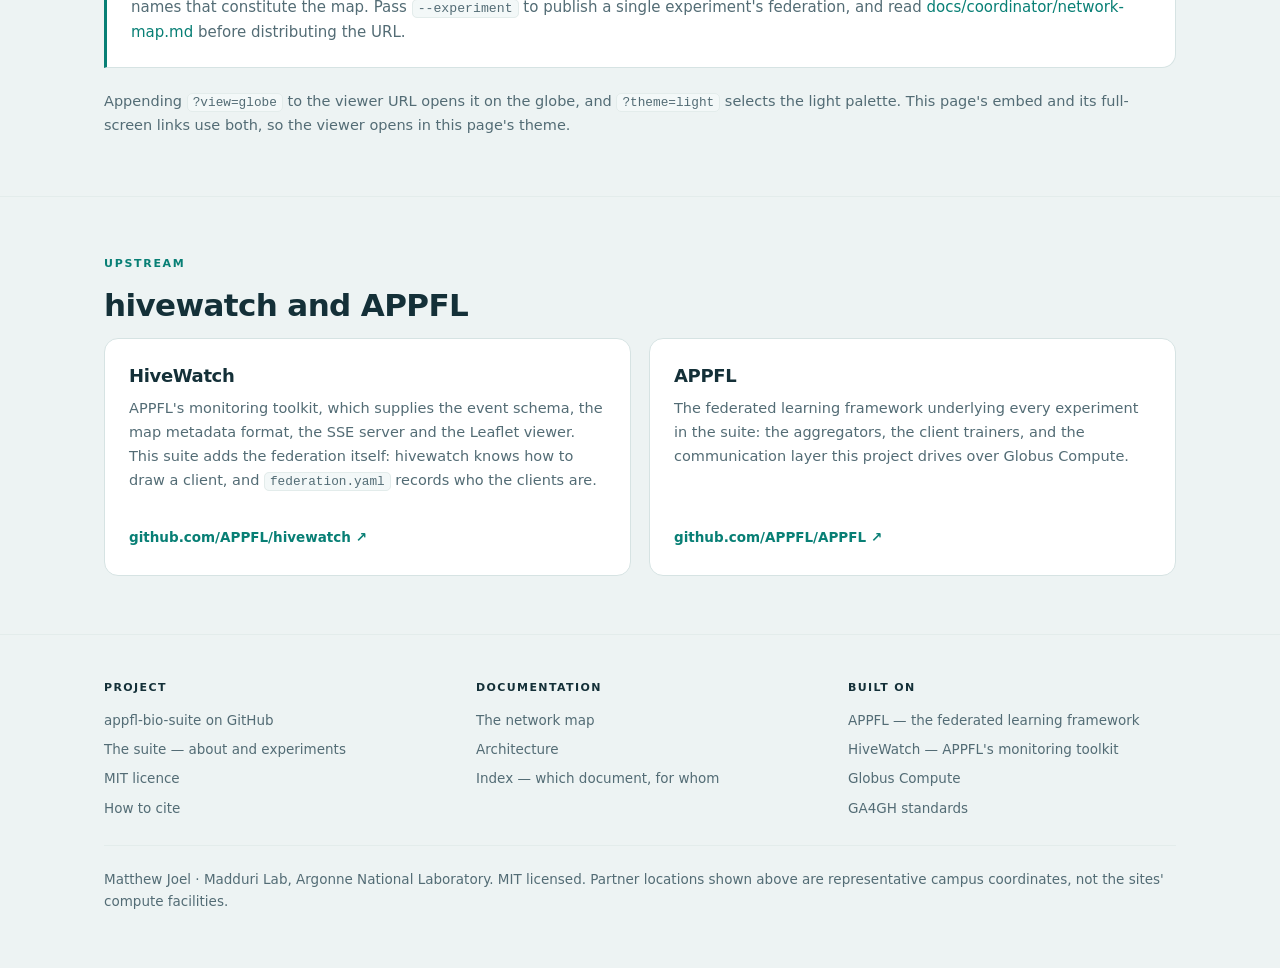
==== commit bd3219a3: "Open the full-screen map in the site's theme Both "Open full screen" links on network.html pointed a" ====
--- a/website/network.html
+++ b/website/network.html
@@ -60,7 +60,7 @@
       endpoint is answering. The coordinator and every partner open the same page.
     </p>
     <div class="cta-row">
-      <a class="btn btn-primary" href="./map/map.html?metadata_url=network.map.json&amp;view=globe" target="_blank" rel="noopener">Open full screen ↗</a>
+      <a class="btn btn-primary" href="./map/map.html?metadata_url=network.map.json&amp;view=globe" target="_blank" rel="noopener" data-viewer-link>Open full screen ↗</a>
       <a class="btn" href="./">← Back to the suite</a>
     </div>
   </div>
@@ -73,7 +73,7 @@
         <span class="dots" aria-hidden="true"><i></i><i></i><i></i></span>
         <span>Federation network · live preview</span>
         <span class="spacer"></span>
-        <a href="./map/map.html?metadata_url=network.map.json&amp;view=globe" target="_blank" rel="noopener">Open full screen ↗</a>
+        <a href="./map/map.html?metadata_url=network.map.json&amp;view=globe" target="_blank" rel="noopener" data-viewer-link>Open full screen ↗</a>
       </div>
       <iframe id="map-frame"
         title="Federation network map — interactive preview"
@@ -196,7 +196,8 @@
 
     <p style="margin-top:22px;color:var(--muted);font-size:14.5px">
       Appending <code>?view=globe</code> to the viewer URL opens it on the globe, and
-      <code>?theme=light</code> selects the light palette. This page's embed uses both.
+      <code>?theme=light</code> selects the light palette. This page's embed and its full-screen
+      links use both, so the viewer opens in this page's theme.
     </p>
   </div>
 </section>
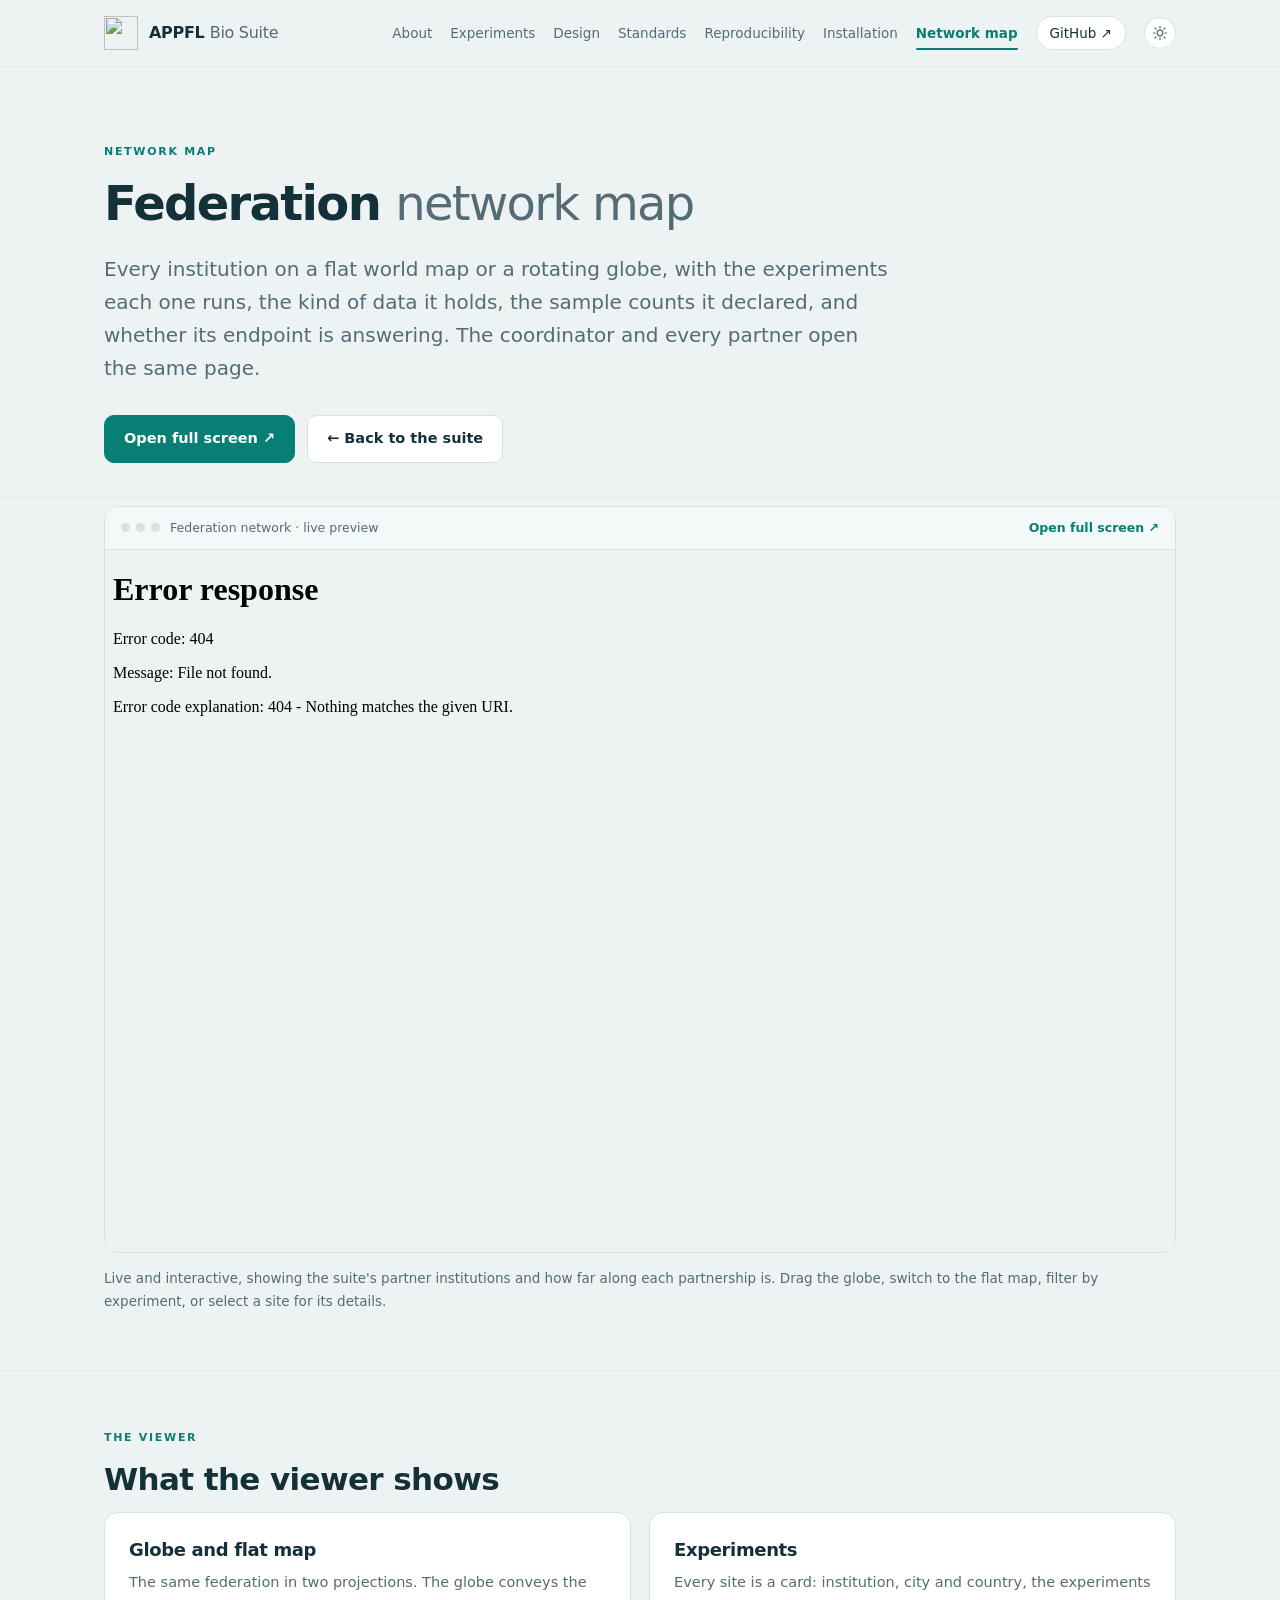
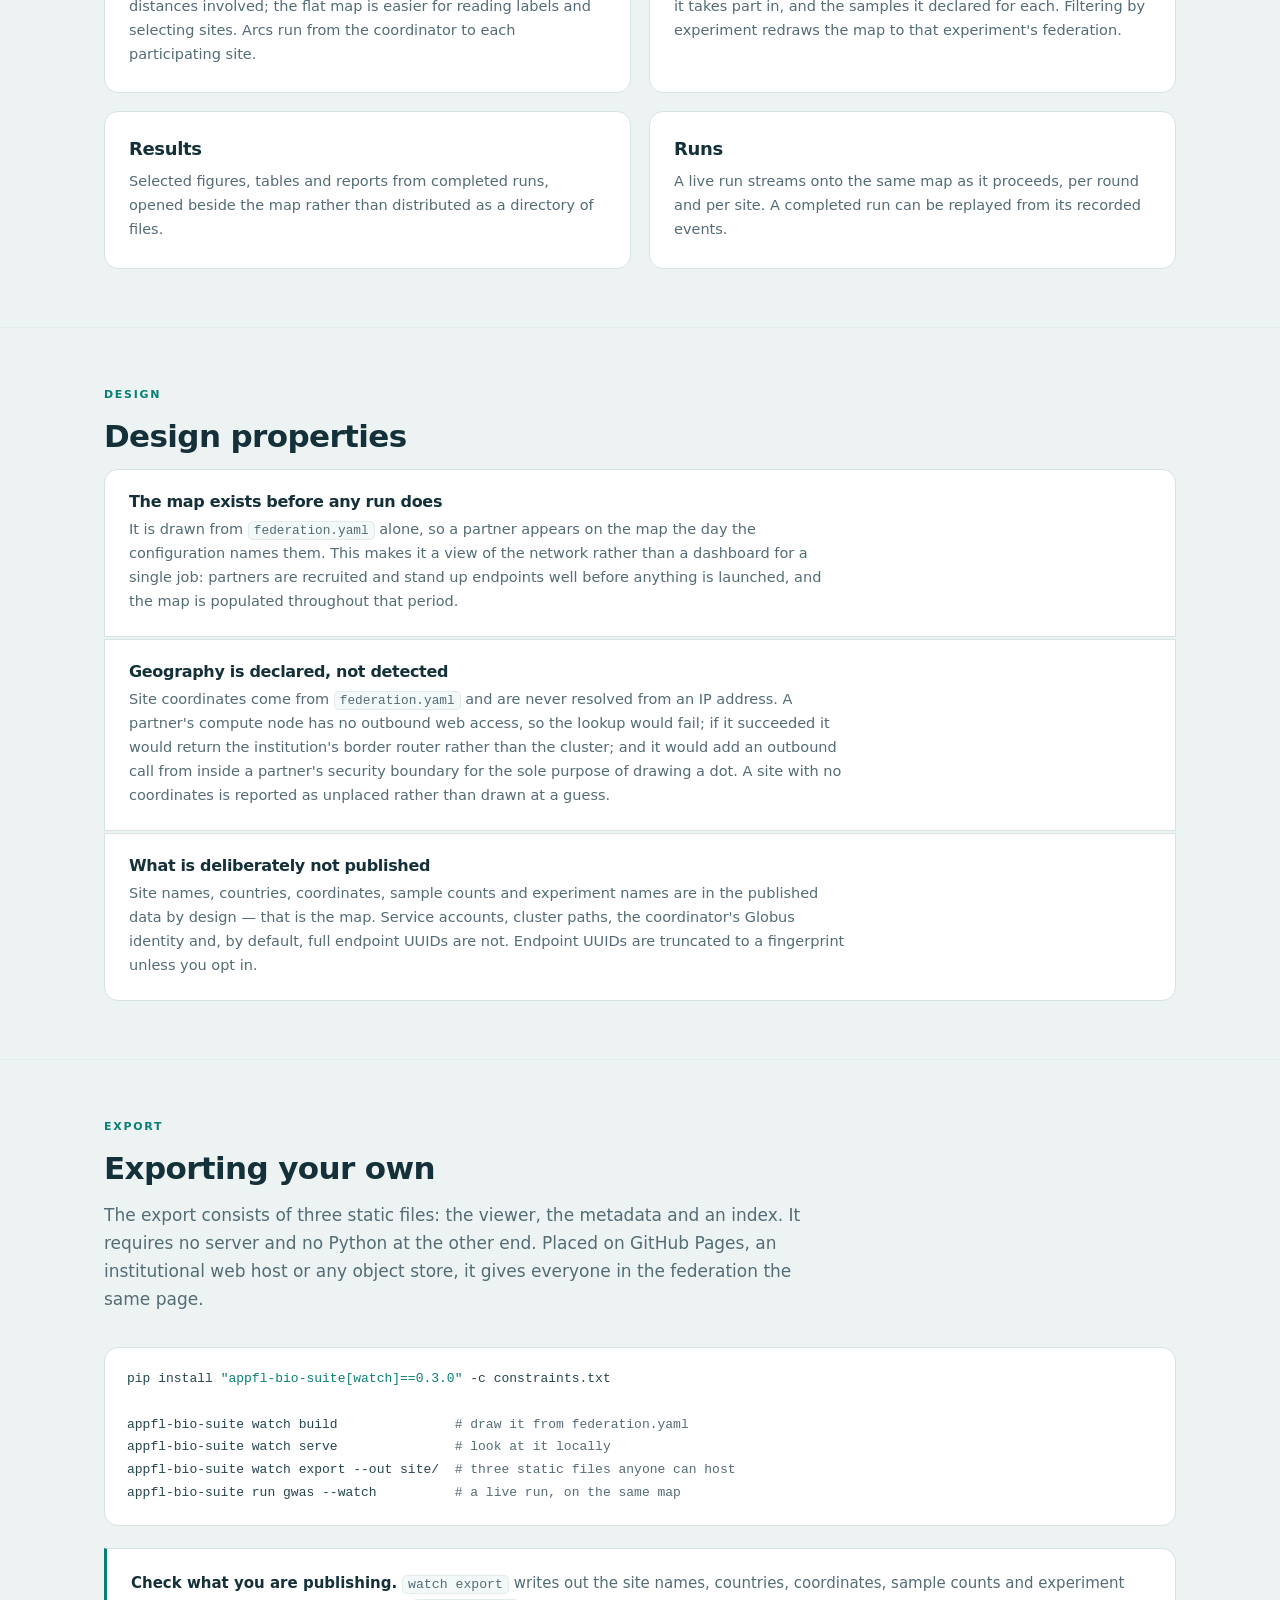
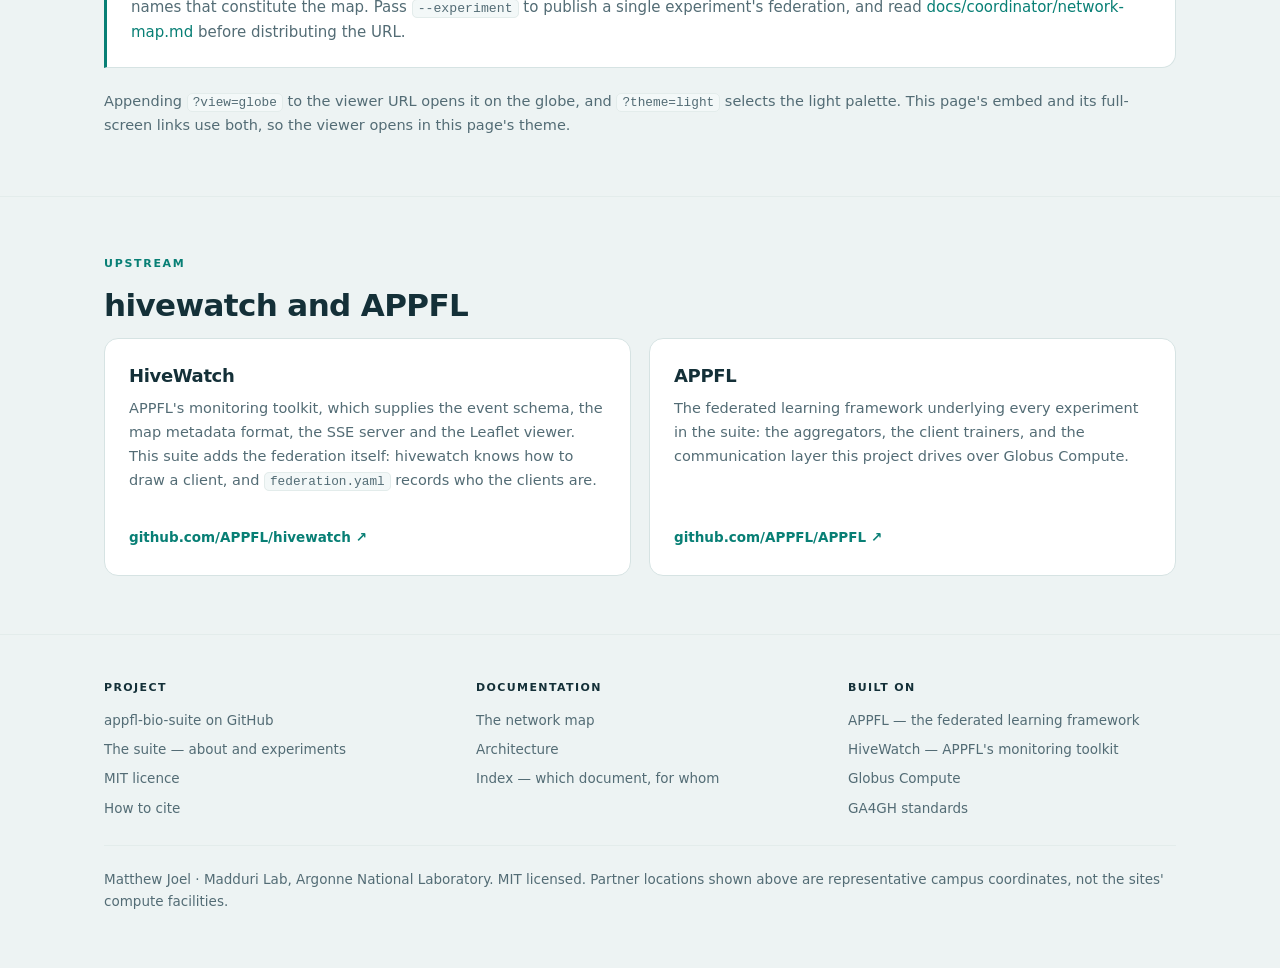
==== commit e3302ad7: "Point install docs and partner bundles at the PyPI release appfl-bio-suite 0.3.0 is published on PyP" ====
--- a/website/network.html
+++ b/website/network.html
@@ -178,7 +178,7 @@
       same page.
     </p>
 
-    <pre><code>pip install <span class="k">'appfl-bio-suite[watch]'</span> -c constraints.txt
+    <pre><code>pip install <span class="k">"appfl-bio-suite[watch]==0.3.0"</span> -c constraints.txt
 
 appfl-bio-suite watch build               <span class="c"># draw it from federation.yaml</span>
 appfl-bio-suite watch serve               <span class="c"># look at it locally</span>
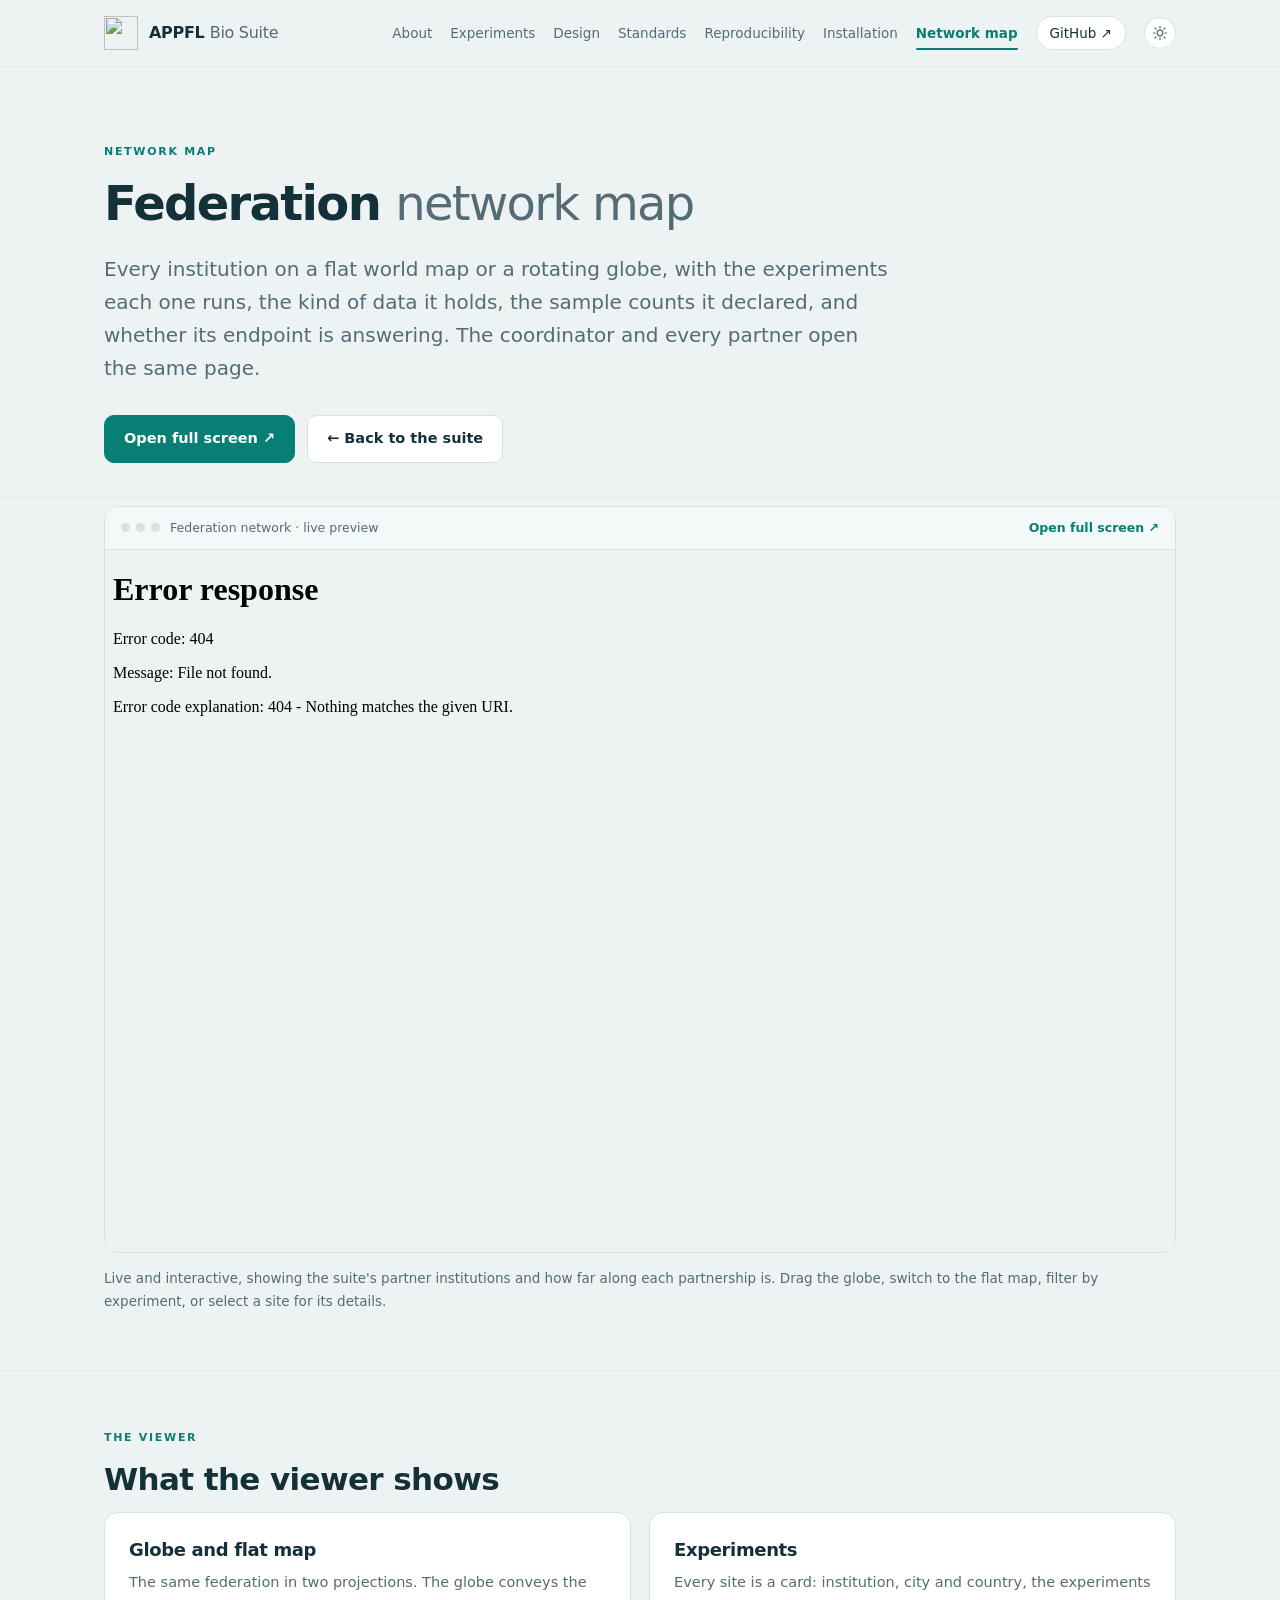
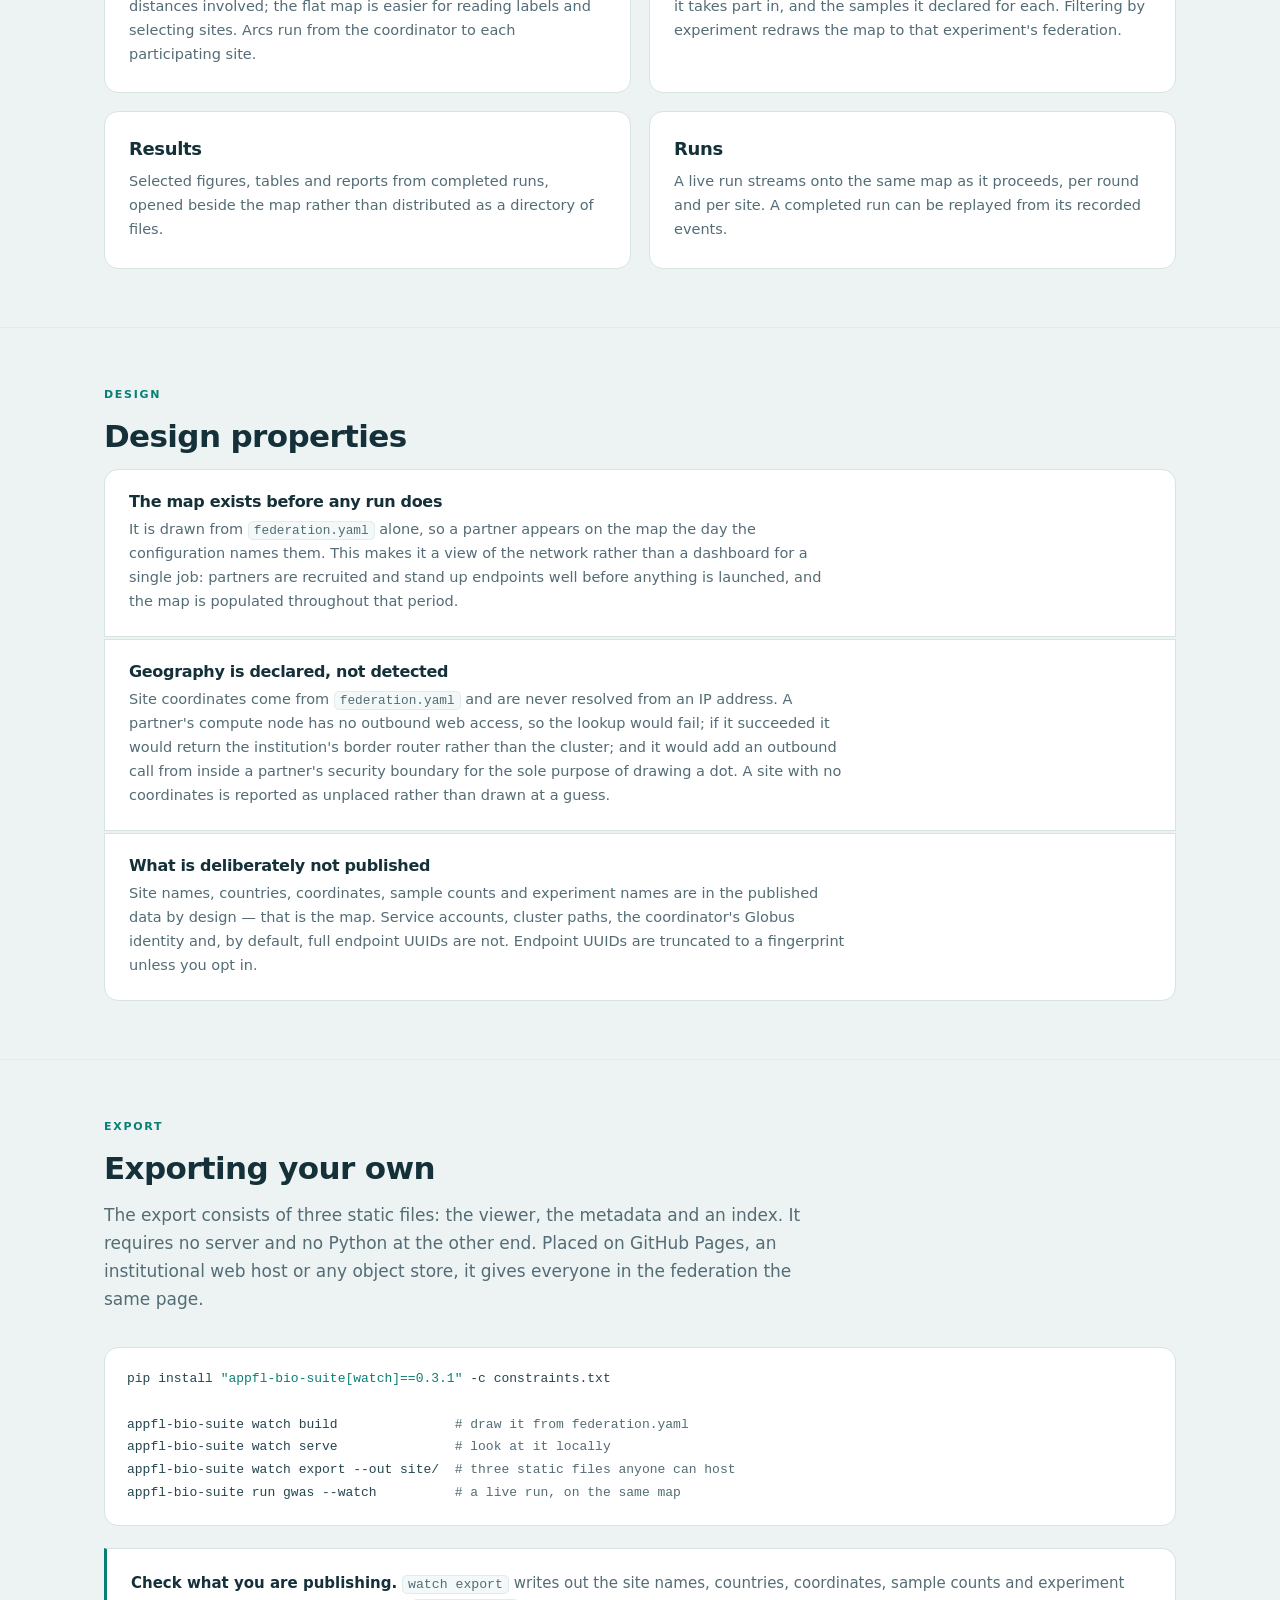
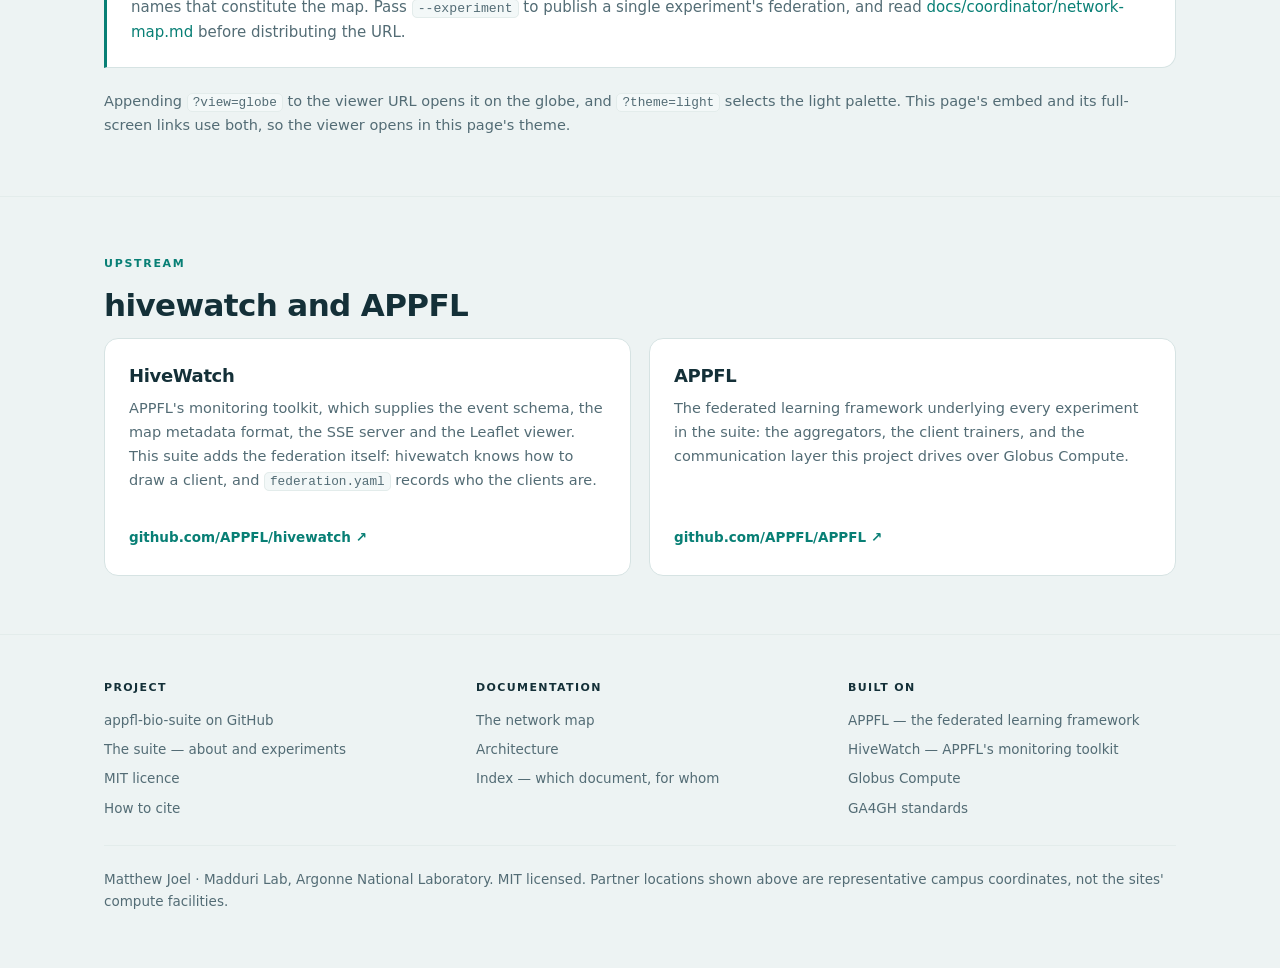
==== commit 5bdc6c84: "Release 0.3.1 Partner bundles generated by 0.3.0 still install the suite from the v0.3.0 Git tag, be" ====
--- a/website/network.html
+++ b/website/network.html
@@ -178,7 +178,7 @@
       same page.
     </p>
 
-    <pre><code>pip install <span class="k">"appfl-bio-suite[watch]==0.3.0"</span> -c constraints.txt
+    <pre><code>pip install <span class="k">"appfl-bio-suite[watch]==0.3.1"</span> -c constraints.txt
 
 appfl-bio-suite watch build               <span class="c"># draw it from federation.yaml</span>
 appfl-bio-suite watch serve               <span class="c"># look at it locally</span>
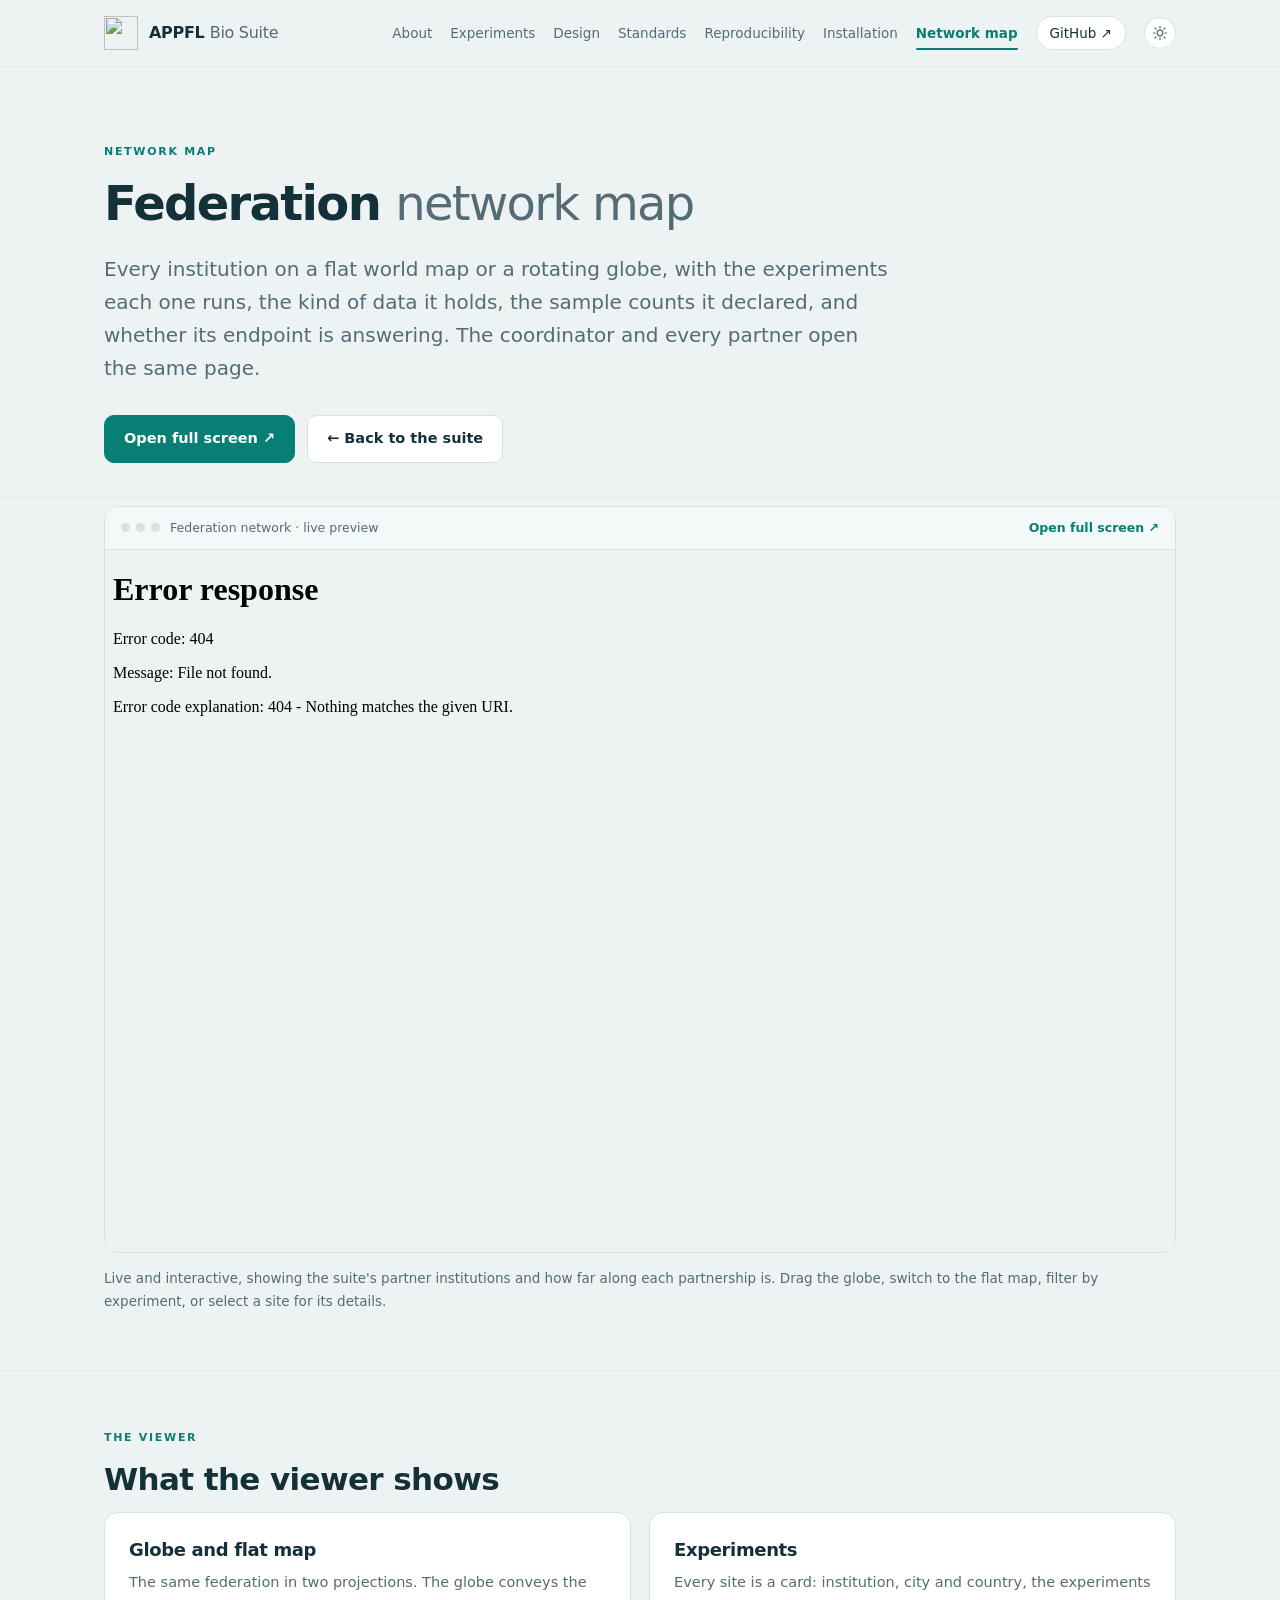
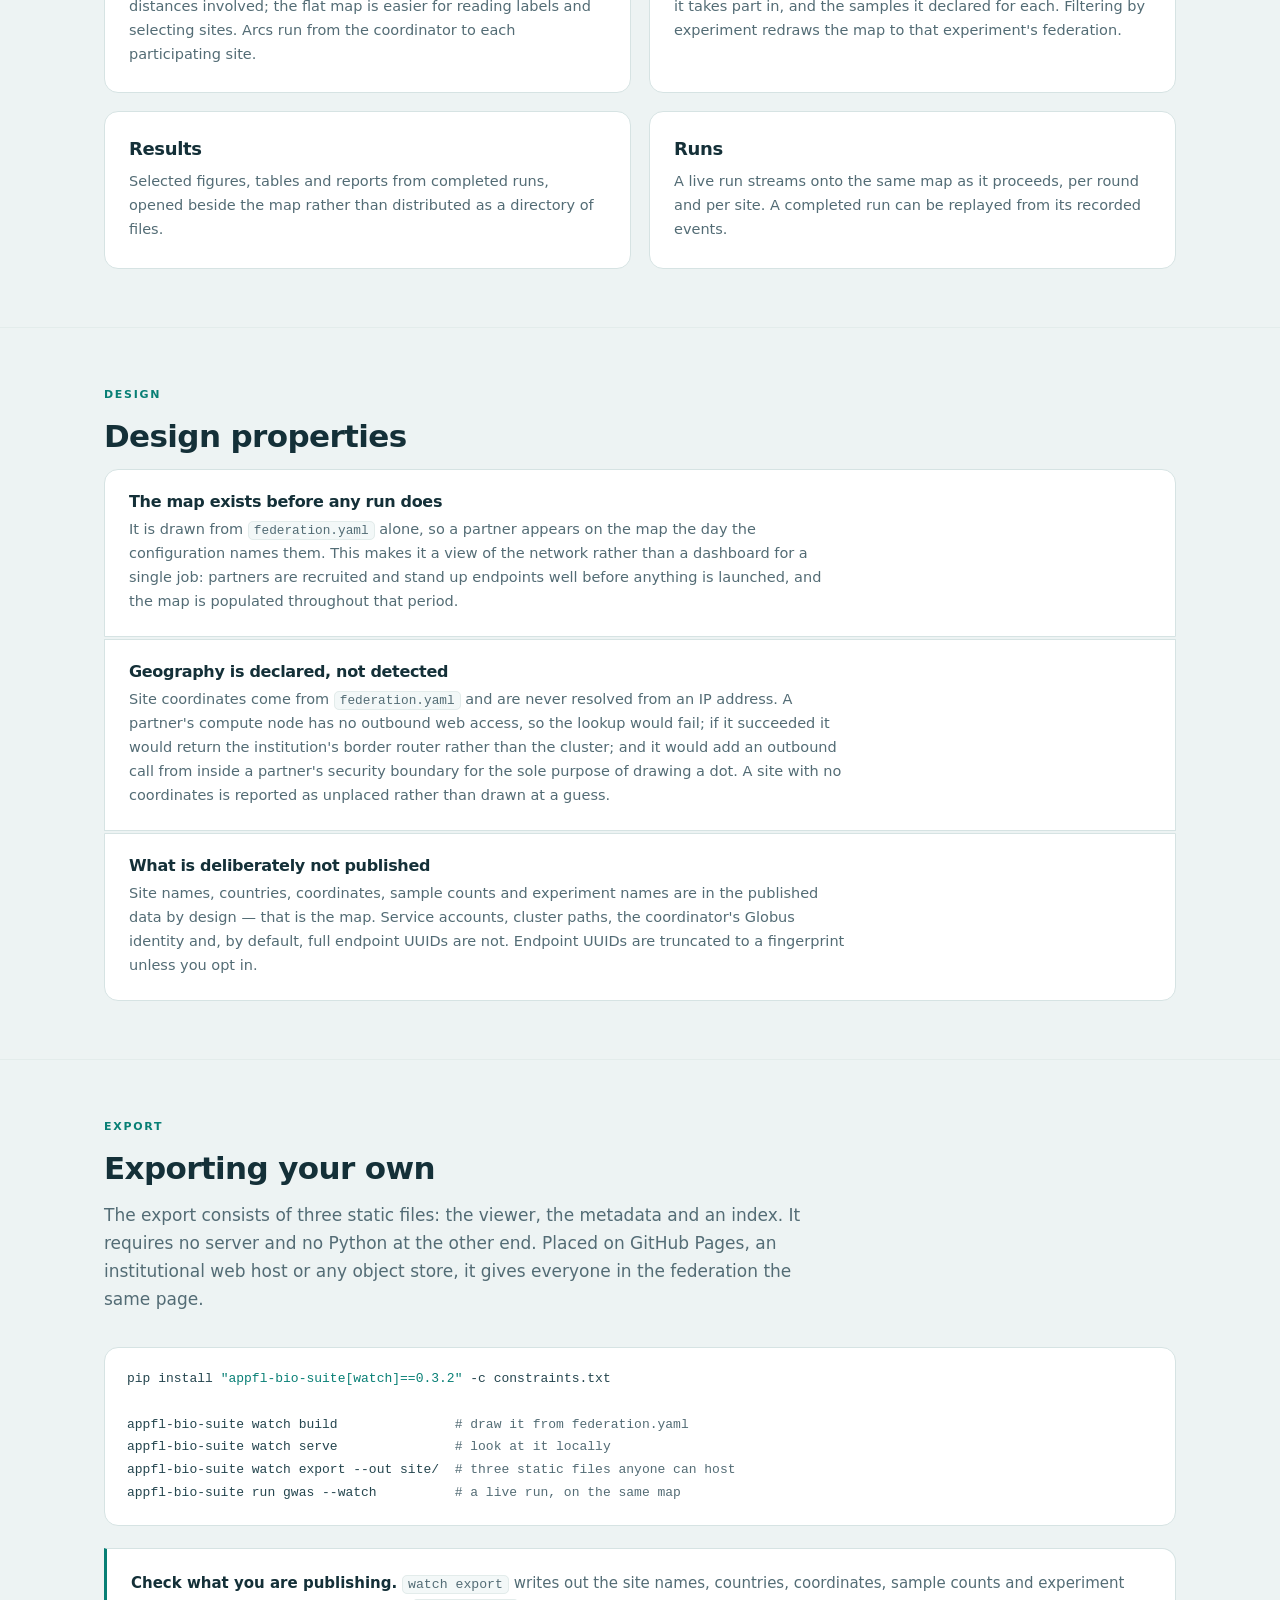
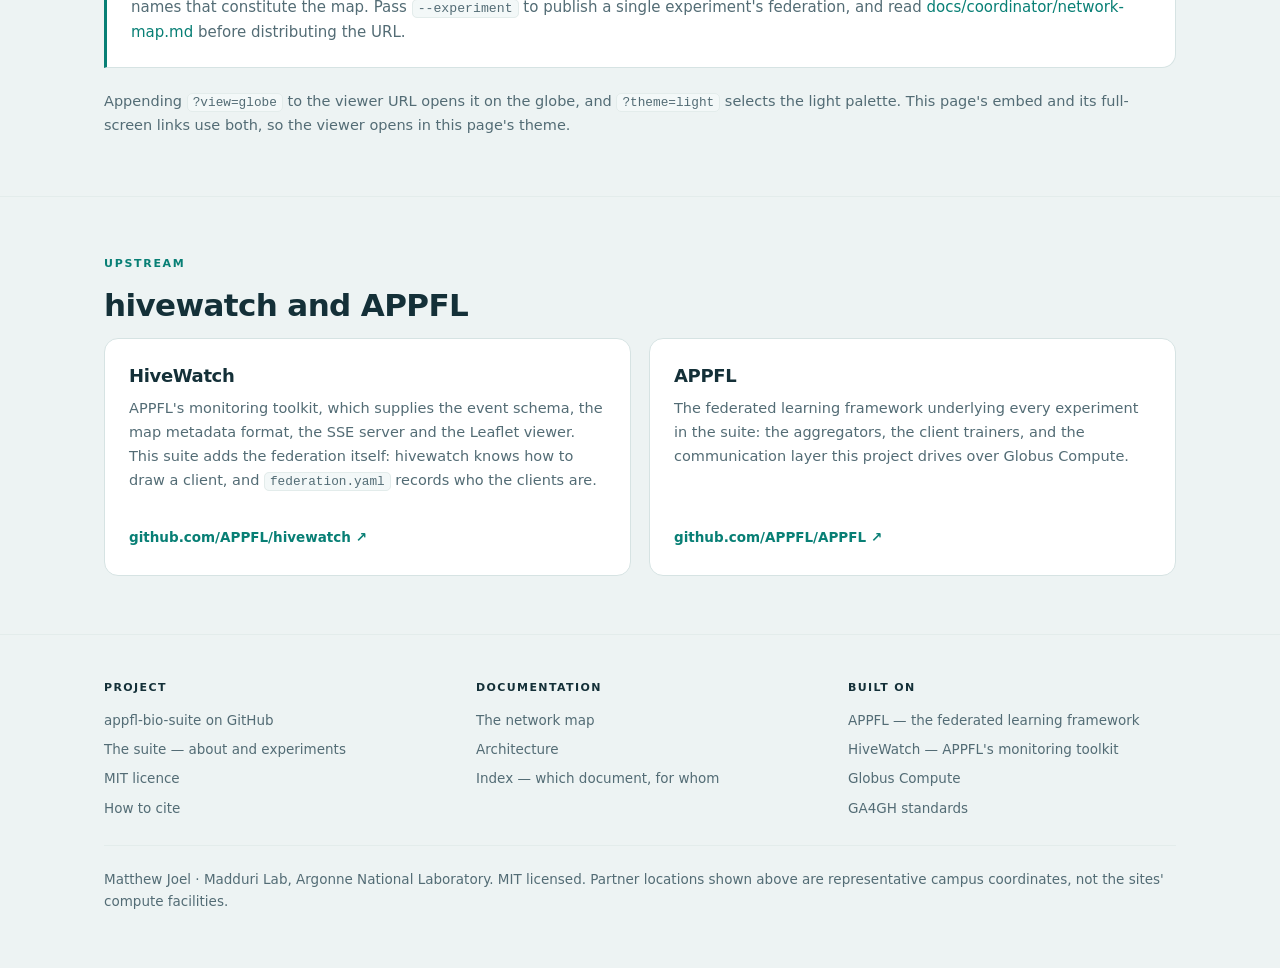
==== commit 97286e1b: "Release 0.3.2 Bump the version in pyproject.toml, __init__.py and CITATION.cff, point every document" ====
--- a/website/network.html
+++ b/website/network.html
@@ -178,7 +178,7 @@
       same page.
     </p>
 
-    <pre><code>pip install <span class="k">"appfl-bio-suite[watch]==0.3.1"</span> -c constraints.txt
+    <pre><code>pip install <span class="k">"appfl-bio-suite[watch]==0.3.2"</span> -c constraints.txt
 
 appfl-bio-suite watch build               <span class="c"># draw it from federation.yaml</span>
 appfl-bio-suite watch serve               <span class="c"># look at it locally</span>
--- a/website/assets/site.css
+++ b/website/assets/site.css
@@ -214,7 +214,6 @@
 .hero h1 { font-size: clamp(36px, 6.4vw, 60px); letter-spacing: -.035em; margin-bottom: 20px; }
 .hero h1 span { color: var(--muted); font-weight: 400; }
 .hero .lead { font-size: clamp(17px, 2.2vw, 20px); color: var(--muted); max-width: 62ch; }
-.hero .lead strong { color: var(--text); font-weight: 600; }
 
 .byline { margin-top: 22px; color: var(--muted); font-size: 15px; }
 .byline a { color: var(--muted); text-decoration: underline; text-underline-offset: 3px; }
